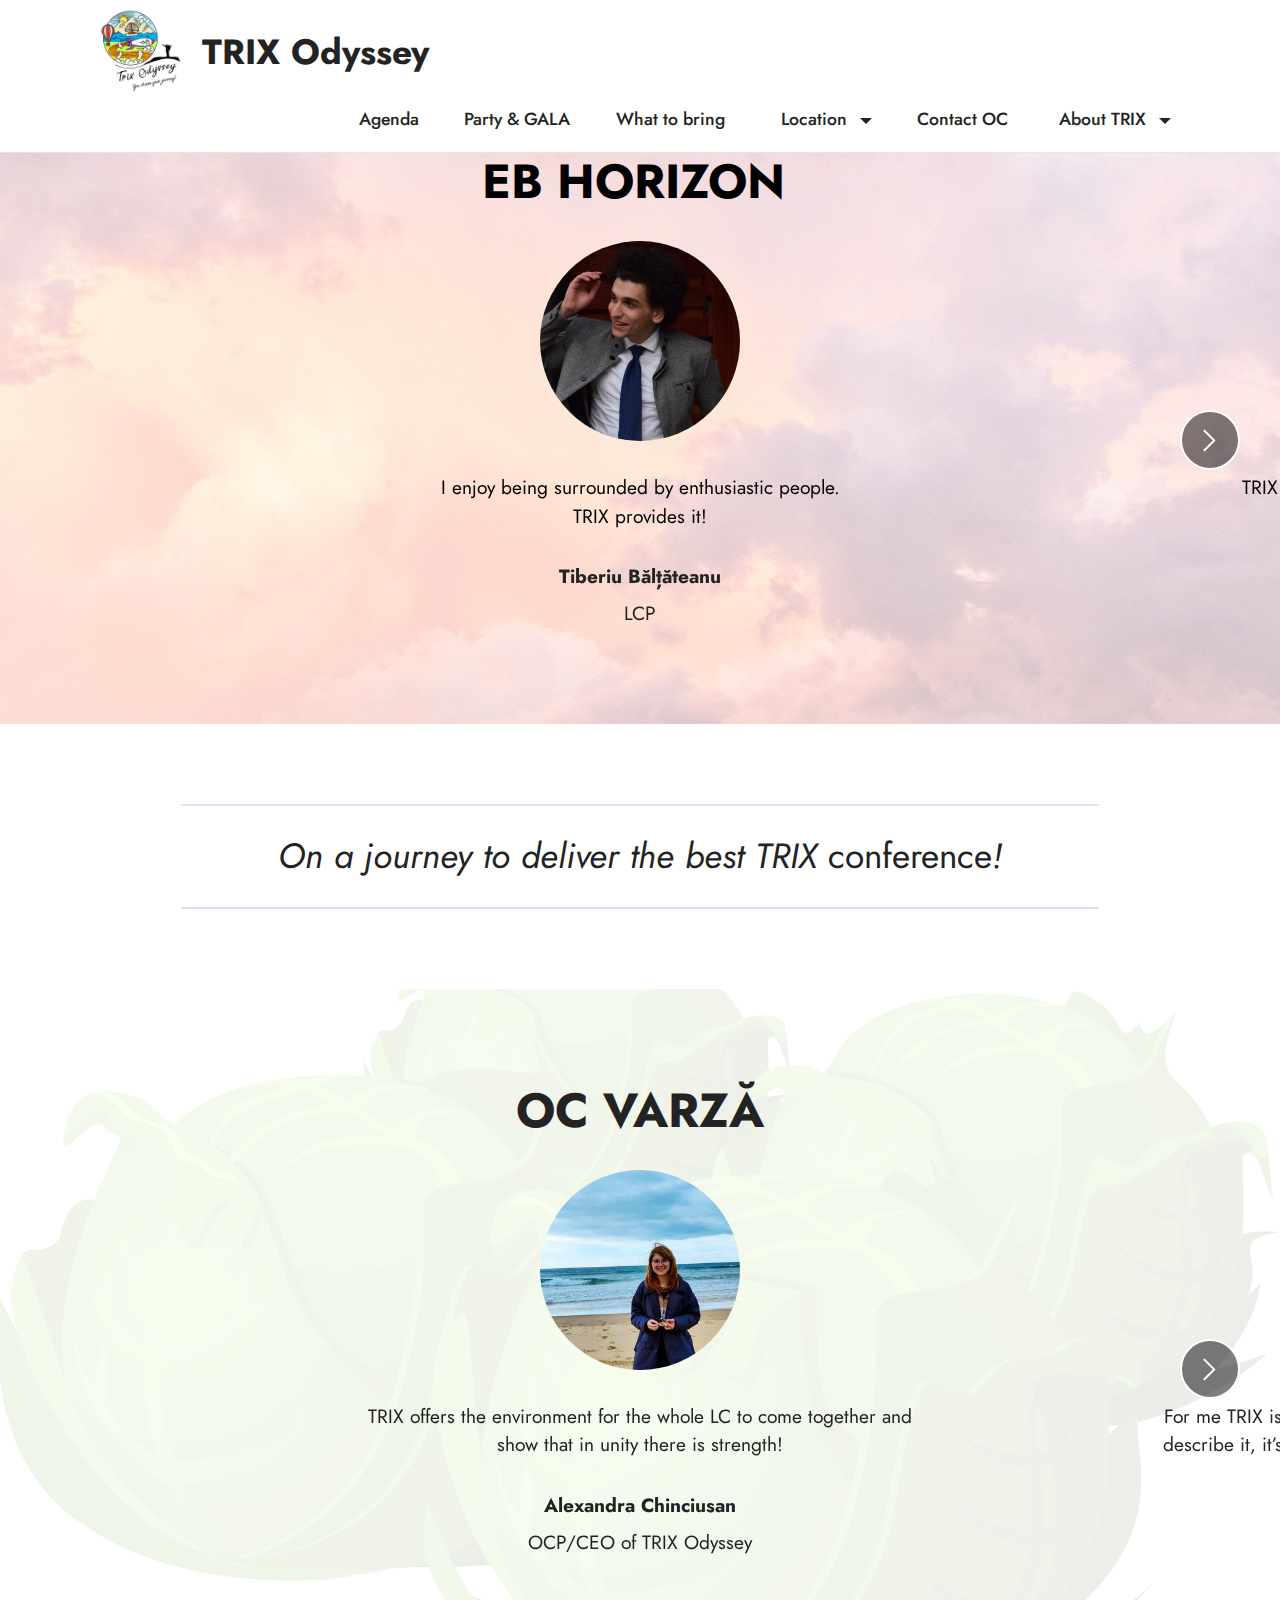
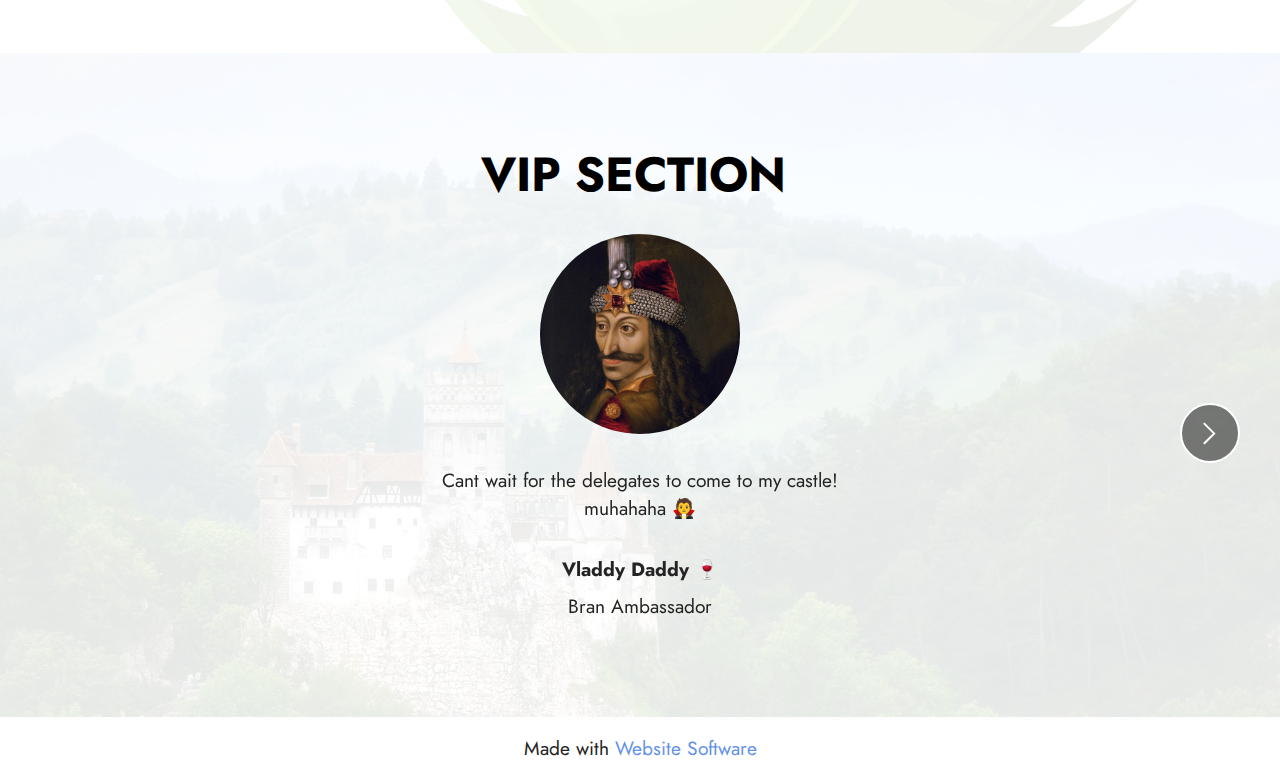
==== page1.html @ 5c71d8c9 "create github pages" ====
<!DOCTYPE html>
<html  >
<head>
  <!-- Site made with Mobirise Website Builder v5.6.5, https://mobirise.com -->
  <meta charset="UTF-8">
  <meta http-equiv="X-UA-Compatible" content="IE=edge">
  <meta name="generator" content="Mobirise v5.6.5, mobirise.com">
  <meta name="twitter:card" content="summary_large_image"/>
  <meta name="twitter:image:src" content="">
  <meta property="og:image" content="">
  <meta name="twitter:title" content="CT Team">
  <meta name="viewport" content="width=device-width, initial-scale=1, minimum-scale=1">
  <link rel="shortcut icon" href="assets/images/logo-trix-bun-121x101.png" type="image/x-icon">
  <meta name="description" content="">
  
  
  <title>CT Team</title>
  <link rel="stylesheet" href="assets/web/assets/mobirise-icons2/mobirise2.css">
  <link rel="stylesheet" href="assets/bootstrap/css/bootstrap.min.css">
  <link rel="stylesheet" href="assets/bootstrap/css/bootstrap-grid.min.css">
  <link rel="stylesheet" href="assets/bootstrap/css/bootstrap-reboot.min.css">
  <link rel="stylesheet" href="assets/dropdown/css/style.css">
  <link rel="stylesheet" href="assets/socicon/css/styles.css">
  <link rel="stylesheet" href="assets/theme/css/style.css">
  <link rel="preload" href="https://fonts.googleapis.com/css?family=Jost:100,200,300,400,500,600,700,800,900,100i,200i,300i,400i,500i,600i,700i,800i,900i&display=swap" as="style" onload="this.onload=null;this.rel='stylesheet'">
  <noscript><link rel="stylesheet" href="https://fonts.googleapis.com/css?family=Jost:100,200,300,400,500,600,700,800,900,100i,200i,300i,400i,500i,600i,700i,800i,900i&display=swap"></noscript>
  <link rel="preload" as="style" href="assets/mobirise/css/mbr-additional.css"><link rel="stylesheet" href="assets/mobirise/css/mbr-additional.css" type="text/css">
  
  
  
  
</head>
<body>
  
  <section data-bs-version="5.1" class="menu cid-s48OLK6784" once="menu" id="menu1-q">
    
    <nav class="navbar navbar-dropdown navbar-fixed-top navbar-expand-lg">
        <div class="container">
            <div class="navbar-brand">
                <span class="navbar-logo">
                    <a href="index.html">
                        <img src="assets/images/logo-trix-bun-121x101.png" alt="Mobirise Website Builder" style="height: 5.4rem;">
                    </a>
                </span>
                <span class="navbar-caption-wrap"><a class="navbar-caption text-black text-primary display-5" href="index.html">TRIX Odyssey</a></span>
            </div>
            <button class="navbar-toggler" type="button" data-toggle="collapse" data-bs-toggle="collapse" data-target="#navbarSupportedContent" data-bs-target="#navbarSupportedContent" aria-controls="navbarNavAltMarkup" aria-expanded="false" aria-label="Toggle navigation">
                <div class="hamburger">
                    <span></span>
                    <span></span>
                    <span></span>
                    <span></span>
                </div>
            </button>
            <div class="collapse navbar-collapse" id="navbarSupportedContent">
                <ul class="navbar-nav nav-dropdown nav-right" data-app-modern-menu="true"><li class="nav-item"><a class="nav-link link text-black text-primary display-4" href="page8.html">Agenda</a></li><li class="nav-item"><a class="nav-link link text-black text-primary show display-4" href="page2.html" aria-expanded="false">Party &amp; GALA</a></li><li class="nav-item"><a class="nav-link link text-black text-primary display-4" href="page9.html">What to bring&nbsp;&nbsp;<br></a></li>
                    <li class="nav-item dropdown"><a class="nav-link link text-black text-primary dropdown-toggle show display-4" href="page5.html" data-toggle="dropdown-submenu" data-bs-toggle="dropdown" data-bs-auto-close="outside" aria-expanded="false">Location&nbsp;</a><div class="dropdown-menu show" aria-labelledby="dropdown-876" data-bs-popper="none"><a class="text-black text-primary dropdown-item display-4" href="page5.html">Venue</a><a class="text-black text-primary dropdown-item display-4" href="page4.html">Transportation Plan</a></div></li><li class="nav-item"><a class="nav-link link text-black text-primary display-4" href="page7.html">Contact OC&nbsp;</a></li><li class="nav-item dropdown"><a class="nav-link link text-black text-primary dropdown-toggle display-4" href="page5.html" data-toggle="dropdown-submenu" data-bs-toggle="dropdown" data-bs-auto-close="outside" aria-expanded="false">About TRIX&nbsp;</a><div class="dropdown-menu" aria-labelledby="dropdown-767"><a class="text-black text-primary dropdown-item display-4" href="page6.html">History of TRIX&nbsp;</a><a class="text-black text-primary dropdown-item display-4" href="page1.html">Conference Team 2022<br></a></div></li></ul>
                
                
            </div>
        </div>
    </nav>

</section>

<section data-bs-version="5.1" class="people5 mbr-embla cid-t3lZsGxd8w" id="people5-z">

    

    <div class="mbr-overlay" style="opacity: 0.6; background-color: rgb(255, 255, 255);">
    </div>

    <div class="position-relative text-center">
        <h3 class="mb-4 mbr-fonts-style display-2"><strong>EB HORIZON&nbsp;</strong></h3>

        <div class="embla" data-skip-snaps="true" data-align="center" data-auto-play-interval="5" data-draggable="true">
            <div class="embla__viewport container-fluid">
                <div class="embla__container">
                    <div class="embla__slide slider-image item active" style="margin-left: 7rem; margin-right: 7rem;">
                        <div class="user">
                            <div class="user_image">
                                <div class="item-wrapper position-relative">
                                    <img src="assets/images/30051887-1955383427836588-3703112751643682661-o-1-600x900.jpeg" alt="Mobirise Website Builder" data-slide-to="0" data-bs-slide-to="0">
                                </div>
                            </div>
                            <div class="user_text mb-4">
                                <p class="mbr-fonts-style display-7">I enjoy being surrounded by enthusiastic people. <br>TRIX provides it!</p>
                            </div>
                            <div class="user_name mbr-fonts-style mb-2 display-7"><strong>Tiberiu Bălțăteanu</strong><br></div>
                            <div class="user_desk mbr-fonts-style display-7">LCP</div>
                        </div>
                    </div><div class="embla__slide slider-image item" style="margin-left: 7rem; margin-right: 7rem;">
                        <div class="user">
                            <div class="user_image">
                                <div class="item-wrapper position-relative">
                                    <img src="assets/images/253298372-4782472878464251-8308393770162755592-n-600x600.jpg" alt="Mobirise Website Builder" data-slide-to="1" data-bs-slide-to="1">
                                </div>
                            </div>
                            <div class="user_text mb-4">
                                <p class="mbr-fonts-style display-7">TRIX is the place where we can all be together!</p>
                            </div>
                            <div class="user_name mbr-fonts-style mb-2 display-7"><strong>Iulia Luca</strong></div>
                            <div class="user_desk mbr-fonts-style display-7">VP TM<br>Agenda Manager TRIX&nbsp;</div>
                        </div>
                    </div>
                    <div class="embla__slide slider-image item" style="margin-left: 7rem; margin-right: 7rem;">
                        <div class="user">
                            <div class="user_image">
                                <div class="item-wrapper position-relative">
                                    <img src="assets/images/27907930-983922358451262-5575563638734413865-o-600x600.jpg" alt="Mobirise Website Builder" data-slide-to="2" data-bs-slide-to="2">
                                </div>
                            </div>
                            <div class="user_text mb-4">
                                <p class="mbr-fonts-style display-7">
                                    I like food. Also, to learn exciting things. <br>And conference have both!</p>
                            </div>
                            <div class="user_name mbr-fonts-style mb-2 display-7"><strong>Sergiu Ursa</strong></div>
                            <div class="user_desk mbr-fonts-style display-7">VP F&amp;L</div>
                        </div>
                    </div>
                    <div class="embla__slide slider-image item" style="margin-left: 7rem; margin-right: 7rem;">
                        <div class="user">
                            <div class="user_image">
                                <div class="item-wrapper position-relative">
                                    <img src="assets/images/adi-600x604.jpg" alt="Mobirise Website Builder" data-slide-to="3" data-bs-slide-to="3">
                                </div>
                            </div>
                            <div class="user_text mb-4">
                                <p class="mbr-fonts-style display-7">Aim for the moon and you'll land among the stars. Always dream big, and always keep going to TRIX!</p>
                            </div>
                            <div class="user_name mbr-fonts-style mb-2 display-7"><strong>Adrian Ardelean&nbsp;</strong></div>
                            <div class="user_desk mbr-fonts-style display-7">VP Marketing</div>
                        </div>
                    </div><div class="embla__slide slider-image item" style="margin-left: 7rem; margin-right: 7rem;">
                        <div class="user">
                            <div class="user_image">
                                <div class="item-wrapper position-relative">
                                    <img src="assets/images/capture-600x600.jpg" alt="Mobirise Website Builder" data-slide-to="4" data-bs-slide-to="4">
                                </div>
                            </div>
                            <div class="user_text mb-4">
                                <p class="mbr-fonts-style display-7">TRIX is the moment, the experience and the opportunity for a lot of things in AIESEC.</p>
                            </div>
                            <div class="user_name mbr-fonts-style mb-2 display-7"><strong>Ana-Maria Ciosu&nbsp;</strong></div>
                            <div class="user_desk mbr-fonts-style display-7">VP EwA</div>
                        </div>
                    </div><div class="embla__slide slider-image item" style="margin-left: 7rem; margin-right: 7rem;">
                        <div class="user">
                            <div class="user_image">
                                <div class="item-wrapper position-relative">
                                    <img src="assets/images/ioana-600x603.jpg" alt="Mobirise Website Builder" data-slide-to="5" data-bs-slide-to="5">
                                </div>
                            </div>
                            <div class="user_text mb-4">
                                <p class="mbr-fonts-style display-7">At TRIX you will get the opportunity to meet your future role models.</p>
                            </div>
                            <div class="user_name mbr-fonts-style mb-2 display-7"><strong>Ioana Dragos&nbsp;&nbsp;</strong></div>
                            <div class="user_desk mbr-fonts-style display-7">VP oGV</div>
                        </div>
                    </div><div class="embla__slide slider-image item" style="margin-left: 7rem; margin-right: 7rem;">
                        <div class="user">
                            <div class="user_image">
                                <div class="item-wrapper position-relative">
                                    <img src="assets/images/244426442-4393909047360877-640371276037461937-n-320x320.jpg" alt="Mobirise Website Builder" data-slide-to="6" data-bs-slide-to="6">
                                </div>
                            </div>
                            <div class="user_text mb-4">
                                <p class="mbr-fonts-style display-7">TRIX is the moment when all of the things fell into place.</p>
                            </div>
                            <div class="user_name mbr-fonts-style mb-2 display-7"><strong>Miruna Turcu&nbsp;&nbsp;</strong></div>
                            <div class="user_desk mbr-fonts-style display-7">VP oGT</div>
                        </div>
                    </div><div class="embla__slide slider-image item" style="margin-left: 7rem; margin-right: 7rem;">
                        <div class="user">
                            <div class="user_image">
                                <div class="item-wrapper position-relative">
                                    <img src="assets/images/69826792-2591316010944808-1990868623329067008-n-320x321.jpg" alt="Mobirise Website Builder" data-slide-to="7" data-bs-slide-to="7">
                                </div>
                            </div>
                            <div class="user_text mb-4">
                                <p class="mbr-fonts-style display-7">TRIX for me means strengthening my relationship with my LC.&nbsp;</p>
                            </div>
                            <div class="user_name mbr-fonts-style mb-2 display-7"><strong>Ștefania Melinte&nbsp;</strong></div>
                            <div class="user_desk mbr-fonts-style display-7">VP iGV</div>
                        </div>
                    </div><div class="embla__slide slider-image item" style="margin-left: 7rem; margin-right: 7rem;">
                        <div class="user">
                            <div class="user_image">
                                <div class="item-wrapper position-relative">
                                    <img src="assets/images/117222261-1705488079601601-3257333337693205518-n-320x320.jpg" alt="Mobirise Website Builder" data-slide-to="8" data-bs-slide-to="8">
                                </div>
                            </div>
                            <div class="user_text mb-4">
                                <p class="mbr-fonts-style display-7">TRIX is the place where truly and for the first time AIESEC feels like family.</p>
                            </div>
                            <div class="user_name mbr-fonts-style mb-2 display-7"><strong>Diana Ieremie&nbsp;</strong></div>
                            <div class="user_desk mbr-fonts-style display-7">VP iGT</div>
                        </div>
                    </div>
                </div>
            </div>
            <button class="embla__button embla__button--prev">
                <span class="mobi-mbri mobi-mbri-arrow-prev mbr-iconfont" aria-hidden="true"></span>
                <span class="sr-only visually-hidden visually-hidden">Previous</span>
            </button>
            <button class="embla__button embla__button--next">
                <span class="mobi-mbri mobi-mbri-arrow-next mbr-iconfont" aria-hidden="true"></span>
                <span class="sr-only visually-hidden visually-hidden">Next</span>
            </button>
        </div>
    </div>
</section>

<section data-bs-version="5.1" class="content6 cid-t3m97MqsHk" id="content6-11">
    
    <div class="container">
        <div class="row justify-content-center">
            <div class="col-md-12 col-lg-10">
                <hr class="line">
                <p class="mbr-text align-center mbr-fonts-style my-4 display-5"><em>On a journey to deliver the best TRIX&nbsp;</em>conference<em>!</em></p>
                <hr class="line">
            </div>
        </div>
    </div>
</section>

<section data-bs-version="5.1" class="people5 mbr-embla cid-t3m7mqHBgF" id="people5-10">

    

    <div class="mbr-overlay" style="opacity: 0.9; background-color: rgb(255, 255, 255);">
    </div>

    <div class="position-relative text-center">
        <h3 class="mb-4 mbr-fonts-style display-2"><strong>OC VARZĂ</strong></h3>

        <div class="embla" data-skip-snaps="true" data-align="center" data-auto-play-interval="5" data-draggable="true">
            <div class="embla__viewport container-fluid">
                <div class="embla__container">
                    <div class="embla__slide slider-image item" style="margin-left: 7rem; margin-right: 7rem;">
                        <div class="user">
                            <div class="user_image">
                                <div class="item-wrapper position-relative">
                                    <img src="assets/images/274216716-4867967693258231-1016848969705282631-n-320x320.jpg" alt="Mobirise Website Builder" data-slide-to="0" data-bs-slide-to="0">
                                </div>
                            </div>
                            <div class="user_text mb-4">
                                <p class="mbr-fonts-style display-7">TRIX offers the environment for the whole LC to come together and show that in unity there is strength!</p>
                            </div>
                            <div class="user_name mbr-fonts-style mb-2 display-7"><strong>Alexandra Chinciusan</strong></div>
                            <div class="user_desk mbr-fonts-style display-7">OCP/CEO of TRIX Odyssey</div>
                        </div>
                    </div>
                    <div class="embla__slide slider-image item" style="margin-left: 7rem; margin-right: 7rem;">
                        <div class="user">
                            <div class="user_image">
                                <div class="item-wrapper position-relative">
                                    <img src="assets/images/67560066-2883137208422885-1521649639583907840-n-600x900.jpg" alt="Mobirise Website Builder" data-slide-to="1" data-bs-slide-to="1">
                                </div>
                            </div>
                            <div class="user_text mb-4">
                                <p class="mbr-fonts-style display-7">
                                    For me TRIX is a very special event, I don’t have a specific word to describe it, it’s more like a feeling, that feeling that you are home.&nbsp;</p>
                            </div>
                            <div class="user_name mbr-fonts-style mb-2 display-7"><strong>Paul Buciuman</strong></div>
                            <div class="user_desk mbr-fonts-style display-7">OC F&amp;L</div>
                        </div>
                    </div>
                    <div class="embla__slide slider-image item" style="margin-left: 7rem; margin-right: 7rem;">
                        <div class="user">
                            <div class="user_image">
                                <div class="item-wrapper position-relative">
                                    <img src="assets/images/capture-409x398.jpg" alt="Mobirise Website Builder" data-slide-to="2" data-bs-slide-to="2">
                                </div>
                            </div>
                            <div class="user_text mb-4">
                                <p class="mbr-fonts-style display-7">Energy, people, connections, bounding, emotions and FOAIE VERDE. This is what TRIX means!</p>
                            </div>
                            <div class="user_name mbr-fonts-style mb-2 display-7"><strong>Cătălin Șerban</strong></div>
                            <div class="user_desk mbr-fonts-style display-7">OC Marketing</div>
                        </div>
                    </div><div class="embla__slide slider-image item" style="margin-left: 7rem; margin-right: 7rem;">
                        <div class="user">
                            <div class="user_image">
                                <div class="item-wrapper position-relative">
                                    <img src="assets/images/274377899-3172923226311066-816170586844896279-n-600x450.jpg" alt="Mobirise Website Builder" data-slide-to="3" data-bs-slide-to="3">
                                </div>
                            </div>
                            <div class="user_text mb-4">
                                <p class="mbr-fonts-style display-7">TRIX means emotions!</p>
                            </div>
                            <div class="user_name mbr-fonts-style mb-2 display-7"><strong>Carmelina Lungu</strong></div>
                            <div class="user_desk mbr-fonts-style display-7">OC Sales</div>
                        </div>
                    </div><div class="embla__slide slider-image item" style="margin-left: 7rem; margin-right: 7rem;">
                        <div class="user">
                            <div class="user_image">
                                <div class="item-wrapper position-relative">
                                    <img src="assets/images/278598798-4946740262048238-6956596610778970922-n-600x602.jpg" alt="Mobirise Website Builder" data-slide-to="4" data-bs-slide-to="4">
                                </div>
                            </div>
                            <div class="user_text mb-4">
                                <p class="mbr-fonts-style display-7">TRIX is the place where you can dare to connect with the whole LC and grow day by day.&nbsp;</p>
                            </div>
                            <div class="user_name mbr-fonts-style mb-2 display-7"><strong>Roxana Cîrcu</strong></div>
                            <div class="user_desk mbr-fonts-style display-7">OC Reception &amp; DXP</div>
                        </div>
                    </div><div class="embla__slide slider-image item" style="margin-left: 7rem; margin-right: 7rem;">
                        <div class="user">
                            <div class="user_image">
                                <div class="item-wrapper position-relative">
                                    <img src="assets/images/67633907-1262701120556602-3765146005880700928-n-600x608.jpg" alt="Mobirise Website Builder" data-slide-to="5" data-bs-slide-to="5">
                                </div>
                            </div>
                            <div class="user_text mb-4">
                                <p class="mbr-fonts-style display-7">TRIX is about courage and finding your voice.&nbsp;</p>
                            </div>
                            <div class="user_name mbr-fonts-style mb-2 display-7"><strong>Bianca Ciurea</strong></div>
                            <div class="user_desk mbr-fonts-style display-7">OC Sales</div>
                        </div>
                    </div><div class="embla__slide slider-image item" style="margin-left: 7rem; margin-right: 7rem;">
                        <div class="user">
                            <div class="user_image">
                                <div class="item-wrapper position-relative">
                                    <img src="assets/images/279376165-3200674863535462-1354320921984184066-n-600x600.jpg" alt="Mobirise Website Builder" data-slide-to="6" data-bs-slide-to="6">
                                </div>
                            </div>
                            <div class="user_text mb-4">
                                <p class="mbr-fonts-style display-7">TRIX is not just a conference, its a lifechanging experience that can motivate you through your journey!&nbsp;</p>
                            </div>
                            <div class="user_name mbr-fonts-style mb-2 display-7"><strong>Alexandra Mânzat</strong></div>
                            <div class="user_desk mbr-fonts-style display-7">OC Reception &amp; DXP</div>
                        </div>
                    </div>
                </div>
            </div>
            <button class="embla__button embla__button--prev">
                <span class="mobi-mbri mobi-mbri-arrow-prev mbr-iconfont" aria-hidden="true"></span>
                <span class="sr-only visually-hidden visually-hidden">Previous</span>
            </button>
            <button class="embla__button embla__button--next">
                <span class="mobi-mbri mobi-mbri-arrow-next mbr-iconfont" aria-hidden="true"></span>
                <span class="sr-only visually-hidden visually-hidden">Next</span>
            </button>
        </div>
    </div>
</section>

<section data-bs-version="5.1" class="people5 mbr-embla cid-t4wzXiD0yV" id="people5-24">

    

    <div class="mbr-overlay" style="opacity: 0.9; background-color: rgb(255, 255, 255);">
    </div>

    <div class="position-relative text-center">
        <h3 class="mb-4 mbr-fonts-style display-2"><strong>VIP SECTION&nbsp;</strong></h3>

        <div class="embla" data-skip-snaps="true" data-align="center" data-auto-play-interval="5" data-draggable="true">
            <div class="embla__viewport container-fluid">
                <div class="embla__container">
                    <div class="embla__slide slider-image item" style="margin-left: 7rem; margin-right: 7rem;">
                        <div class="user">
                            <div class="user_image">
                                <div class="item-wrapper position-relative">
                                    <img src="assets/images/vlad-tepes-2-600x727.jpg" alt="Mobirise Website Builder">
                                </div>
                            </div>
                            <div class="user_text mb-4">
                                <p class="mbr-fonts-style display-7">Cant wait for the delegates to come to my castle!<br>muhahaha&nbsp;🧛<br></p>
                            </div>
                            <div class="user_name mbr-fonts-style mb-2 display-7"><strong>Vladdy Daddy 🍷</strong></div>
                            <div class="user_desk mbr-fonts-style display-7">Bran Ambassador</div>
                        </div>
                    </div>
                    <div class="embla__slide slider-image item" style="margin-left: 7rem; margin-right: 7rem;">
                        <div class="user">
                            <div class="user_image">
                                <div class="item-wrapper position-relative">
                                    <img src="assets/images/mbr-600x351.jpg" alt="Mobirise Website Builder">
                                </div>
                            </div>
                            <div class="user_text mb-4">
                                <p class="mbr-fonts-style display-7">Vlad</p>
                            </div>
                            <div class="user_name mbr-fonts-style mb-2 display-7"><strong>🪑</strong></div>
                            <div class="user_desk mbr-fonts-style display-7">TRIX 2022 Chair</div>
                        </div>
                    </div>
                    
                </div>
            </div>
            <button class="embla__button embla__button--prev">
                <span class="mobi-mbri mobi-mbri-arrow-prev mbr-iconfont" aria-hidden="true"></span>
                <span class="sr-only visually-hidden visually-hidden">Previous</span>
            </button>
            <button class="embla__button embla__button--next">
                <span class="mobi-mbri mobi-mbri-arrow-next mbr-iconfont" aria-hidden="true"></span>
                <span class="sr-only visually-hidden visually-hidden">Next</span>
            </button>
        </div>
    </div>
</section><section class="display-7" style="padding: 0;align-items: center;justify-content: center;flex-wrap: wrap;    align-content: center;display: flex;position: relative;height: 4rem;"><a href="https://mobiri.se/2749935" style="flex: 1 1;height: 4rem;position: absolute;width: 100%;z-index: 1;"><img alt="" style="height: 4rem;" src="[data-uri]"></a><p style="margin: 0;text-align: center;" class="display-7">Made with &#8204;</p><a style="z-index:1" href="https://mobirise.com"> Website  Software</a></section><script src="assets/bootstrap/js/bootstrap.bundle.min.js"></script>  <script src="assets/smoothscroll/smooth-scroll.js"></script>  <script src="assets/ytplayer/index.js"></script>  <script src="assets/dropdown/js/navbar-dropdown.js"></script>  <script src="assets/embla/embla.min.js"></script>  <script src="assets/embla/script.js"></script>  <script src="assets/theme/js/script.js"></script>  
  
  
</body>
</html>
---- assets/web/assets/mobirise-icons2/mobirise2.css ----
@font-face {
  font-family: 'Moririse2';
  font-display: swap;
  src:  url('mobirise2.eot?f2bix4');
  src:  url('mobirise2.eot?f2bix4#iefix') format('embedded-opentype'),
    url('mobirise2.ttf?f2bix4') format('truetype'),
    url('mobirise2.woff?f2bix4') format('woff'),
    url('mobirise2.svg?f2bix4#mobirise2') format('svg');
  font-weight: normal;
  font-style: normal;
}

[class^="mobi-"], [class*=" mobi-"] {
  /* use !important to prevent issues with browser extensions that change fonts */
  font-family: 'Moririse2' !important;
  speak: none;
  font-style: normal;
  font-weight: normal;
  font-variant: normal;
  text-transform: none;
  line-height: 1;

  /* Better Font Rendering =========== */
  -webkit-font-smoothing: antialiased;
  -moz-osx-font-smoothing: grayscale;
}

.mobi-mbri-add-submenu:before {
  content: "\e900";
}
.mobi-mbri-alert:before {
  content: "\e901";
}
.mobi-mbri-align-center:before {
  content: "\e902";
}
.mobi-mbri-align-justify:before {
  content: "\e903";
}
.mobi-mbri-align-left:before {
  content: "\e904";
}
.mobi-mbri-align-right:before {
  content: "\e905";
}
.mobi-mbri-android:before {
  content: "\e906";
}
.mobi-mbri-apple:before {
  content: "\e907";
}
.mobi-mbri-arrow-down:before {
  content: "\e908";
}
.mobi-mbri-arrow-next:before {
  content: "\e909";
}
.mobi-mbri-arrow-prev:before {
  content: "\e90a";
}
.mobi-mbri-arrow-up:before {
  content: "\e90b";
}
.mobi-mbri-bold:before {
  content: "\e90c";
}
.mobi-mbri-bookmark:before {
  content: "\e90d";
}
.mobi-mbri-bootstrap:before {
  content: "\e90e";
}
.mobi-mbri-briefcase:before {
  content: "\e90f";
}
.mobi-mbri-browse:before {
  content: "\e910";
}
.mobi-mbri-bulleted-list:before {
  content: "\e911";
}
.mobi-mbri-calendar:before {
  content: "\e912";
}
.mobi-mbri-camera:before {
  content: "\e913";
}
.mobi-mbri-cart-add:before {
  content: "\e914";
}
.mobi-mbri-cart-full:before {
  content: "\e915";
}
.mobi-mbri-cash:before {
  content: "\e916";
}
.mobi-mbri-change-style:before {
  content: "\e917";
}
.mobi-mbri-chat:before {
  content: "\e918";
}
.mobi-mbri-clock:before {
  content: "\e919";
}
.mobi-mbri-close:before {
  content: "\e91a";
}
.mobi-mbri-cloud:before {
  content: "\e91b";
}
.mobi-mbri-code:before {
  content: "\e91c";
}
.mobi-mbri-contact-form:before {
  content: "\e91d";
}
.mobi-mbri-credit-card:before {
  content: "\e91e";
}
.mobi-mbri-cursor-click:before {
  content: "\e91f";
}
.mobi-mbri-cust-feedback:before {
  content: "\e920";
}
.mobi-mbri-database:before {
  content: "\e921";
}
.mobi-mbri-delivery:before {
  content: "\e922";
}
.mobi-mbri-desktop:before {
  content: "\e923";
}
.mobi-mbri-devices:before {
  content: "\e924";
}
.mobi-mbri-down:before {
  content: "\e925";
}
.mobi-mbri-download-2:before {
  content: "\e926";
}
.mobi-mbri-download:before {
  content: "\e927";
}
.mobi-mbri-drag-n-drop-2:before {
  content: "\e928";
}
.mobi-mbri-drag-n-drop:before {
  content: "\e929";
}
.mobi-mbri-edit-2:before {
  content: "\e92a";
}
.mobi-mbri-edit:before {
  content: "\e92b";
}
.mobi-mbri-error:before {
  content: "\e92c";
}
.mobi-mbri-extension:before {
  content: "\e92d";
}
.mobi-mbri-features:before {
  content: "\e92e";
}
.mobi-mbri-file:before {
  content: "\e92f";
}
.mobi-mbri-flag:before {
  content: "\e930";
}
.mobi-mbri-folder:before {
  content: "\e931";
}
.mobi-mbri-gift:before {
  content: "\e932";
}
.mobi-mbri-github:before {
  content: "\e933";
}
.mobi-mbri-globe-2:before {
  content: "\e934";
}
.mobi-mbri-globe:before {
  content: "\e935";
}
.mobi-mbri-growing-chart:before {
  content: "\e936";
}
.mobi-mbri-hearth:before {
  content: "\e937";
}
.mobi-mbri-help:before {
  content: "\e938";
}
.mobi-mbri-home:before {
  content: "\e939";
}
.mobi-mbri-hot-cup:before {
  content: "\e93a";
}
.mobi-mbri-idea:before {
  content: "\e93b";
}
.mobi-mbri-image-gallery:before {
  content: "\e93c";
}
.mobi-mbri-image-slider:before {
  content: "\e93d";
}
.mobi-mbri-info:before {
  content: "\e93e";
}
.mobi-mbri-italic:before {
  content: "\e93f";
}
.mobi-mbri-key:before {
  content: "\e940";
}
.mobi-mbri-laptop:before {
  content: "\e941";
}
.mobi-mbri-layers:before {
  content: "\e942";
}
.mobi-mbri-left-right:before {
  content: "\e943";
}
.mobi-mbri-left:before {
  content: "\e944";
}
.mobi-mbri-letter:before {
  content: "\e945";
}
.mobi-mbri-like:before {
  content: "\e946";
}
.mobi-mbri-link:before {
  content: "\e947";
}
.mobi-mbri-lock:before {
  content: "\e948";
}
.mobi-mbri-login:before {
  content: "\e949";
}
.mobi-mbri-logout:before {
  content: "\e94a";
}
.mobi-mbri-magic-stick:before {
  content: "\e94b";
}
.mobi-mbri-map-pin:before {
  content: "\e94c";
}
.mobi-mbri-menu:before {
  content: "\e94d";
}
.mobi-mbri-mobile-2:before {
  content: "\e94e";
}
.mobi-mbri-mobile-horizontal:before {
  content: "\e94f";
}
.mobi-mbri-mobile:before {
  content: "\e950";
}
.mobi-mbri-mobirise:before {
  content: "\e951";
}
.mobi-mbri-more-horizontal:before {
  content: "\e952";
}
.mobi-mbri-more-vertical:before {
  content: "\e953";
}
.mobi-mbri-music:before {
  content: "\e954";
}
.mobi-mbri-new-file:before {
  content: "\e955";
}
.mobi-mbri-numbered-list:before {
  content: "\e956";
}
.mobi-mbri-opened-folder:before {
  content: "\e957";
}
.mobi-mbri-pages:before {
  content: "\e958";
}
.mobi-mbri-paper-plane:before {
  content: "\e959";
}
.mobi-mbri-paperclip:before {
  content: "\e95a";
}
.mobi-mbri-phone:before {
  content: "\e95b";
}
.mobi-mbri-photo:before {
  content: "\e95c";
}
.mobi-mbri-photos:before {
  content: "\e95d";
}
.mobi-mbri-pin:before {
  content: "\e95e";
}
.mobi-mbri-play:before {
  content: "\e95f";
}
.mobi-mbri-plus:before {
  content: "\e960";
}
.mobi-mbri-preview:before {
  content: "\e961";
}
.mobi-mbri-print:before {
  content: "\e962";
}
.mobi-mbri-protect:before {
  content: "\e963";
}
.mobi-mbri-question:before {
  content: "\e964";
}
.mobi-mbri-quote-left:before {
  content: "\e965";
}
.mobi-mbri-quote-right:before {
  content: "\e966";
}
.mobi-mbri-redo:before {
  content: "\e967";
}
.mobi-mbri-refresh:before {
  content: "\e968";
}
.mobi-mbri-responsive-2:before {
  content: "\e969";
}
.mobi-mbri-responsive:before {
  content: "\e96a";
}
.mobi-mbri-right:before {
  content: "\e96b";
}
.mobi-mbri-rocket:before {
  content: "\e96c";
}
.mobi-mbri-sad-face:before {
  content: "\e96d";
}
.mobi-mbri-sale:before {
  content: "\e96e";
}
.mobi-mbri-save:before {
  content: "\e96f";
}
.mobi-mbri-search:before {
  content: "\e970";
}
.mobi-mbri-setting-2:before {
  content: "\e971";
}
.mobi-mbri-setting-3:before {
  content: "\e972";
}
.mobi-mbri-setting:before {
  content: "\e973";
}
.mobi-mbri-share:before {
  content: "\e974";
}
.mobi-mbri-shopping-bag:before {
  content: "\e975";
}
.mobi-mbri-shopping-basket:before {
  content: "\e976";
}
.mobi-mbri-shopping-cart:before {
  content: "\e977";
}
.mobi-mbri-sites:before {
  content: "\e978";
}
.mobi-mbri-smile-face:before {
  content: "\e979";
}
.mobi-mbri-speed:before {
  content: "\e97a";
}
.mobi-mbri-star:before {
  content: "\e97b";
}
.mobi-mbri-success:before {
  content: "\e97c";
}
.mobi-mbri-sun:before {
  content: "\e97d";
}
.mobi-mbri-sun2:before {
  content: "\e97e";
}
.mobi-mbri-tablet-vertical:before {
  content: "\e97f";
}
.mobi-mbri-tablet:before {
  content: "\e980";
}
.mobi-mbri-target:before {
  content: "\e981";
}
.mobi-mbri-timer:before {
  content: "\e982";
}
.mobi-mbri-to-ftp:before {
  content: "\e983";
}
.mobi-mbri-to-local-drive:before {
  content: "\e984";
}
.mobi-mbri-touch-swipe:before {
  content: "\e985";
}
.mobi-mbri-touch:before {
  content: "\e986";
}
.mobi-mbri-trash:before {
  content: "\e987";
}
.mobi-mbri-underline:before {
  content: "\e988";
}
.mobi-mbri-undo:before {
  content: "\e989";
}
.mobi-mbri-unlink:before {
  content: "\e98a";
}
.mobi-mbri-unlock:before {
  content: "\e98b";
}
.mobi-mbri-up-down:before {
  content: "\e98c";
}
.mobi-mbri-up:before {
  content: "\e98d";
}
.mobi-mbri-update:before {
  content: "\e98e";
}
.mobi-mbri-upload-2:before {
  content: "\e98f";
}
.mobi-mbri-upload:before {
  content: "\e990";
}
.mobi-mbri-user-2:before {
  content: "\e991";
}
.mobi-mbri-user:before {
  content: "\e992";
}
.mobi-mbri-users:before {
  content: "\e993";
}
.mobi-mbri-video-play:before {
  content: "\e994";
}
.mobi-mbri-video:before {
  content: "\e995";
}
.mobi-mbri-watch:before {
  content: "\e996";
}
.mobi-mbri-website-theme-2:before {
  content: "\e997";
}
.mobi-mbri-website-theme:before {
  content: "\e998";
}
.mobi-mbri-wifi:before {
  content: "\e999";
}
.mobi-mbri-windows:before {
  content: "\e99a";
}
.mobi-mbri-zoom-in:before {
  content: "\e99b";
}
.mobi-mbri-zoom-out:before {
  content: "\e99c";
}
---- assets/dropdown/css/style.css ----
.navbar-dropdown {
  left: 0;
  padding: 0;
  position: absolute;
  right: 0;
  top: 0;
  transition: all 0.45s ease;
  z-index: 1030;
  background: #282828; }
  .navbar-dropdown .navbar-logo {
    margin-right: 0.8rem;
    transition: margin 0.3s ease-in-out;
    vertical-align: middle; }
    .navbar-dropdown .navbar-logo img {
      height: 3.125rem;
      transition: all 0.3s ease-in-out; }
    .navbar-dropdown .navbar-logo.mbr-iconfont {
      font-size: 3.125rem;
      line-height: 3.125rem; }
  .navbar-dropdown .navbar-caption {
    font-weight: 700;
    white-space: normal;
    vertical-align: -4px;
    line-height: 3.125rem !important; }
    .navbar-dropdown .navbar-caption, .navbar-dropdown .navbar-caption:hover {
      color: inherit;
      text-decoration: none; }
  .navbar-dropdown .mbr-iconfont + .navbar-caption {
    vertical-align: -1px; }
  .navbar-dropdown.navbar-fixed-top {
    position: fixed; }
  .navbar-dropdown .navbar-brand span {
    vertical-align: -4px; }
  .navbar-dropdown.bg-color.transparent {
    background: none; }
  .navbar-dropdown.navbar-short .navbar-brand {
    padding: 0.625rem 0; }
    .navbar-dropdown.navbar-short .navbar-brand span {
      vertical-align: -1px; }
  .navbar-dropdown.navbar-short .navbar-caption {
    line-height: 2.375rem !important;
    vertical-align: -2px; }
  .navbar-dropdown.navbar-short .navbar-logo {
    margin-right: 0.5rem; }
    .navbar-dropdown.navbar-short .navbar-logo img {
      height: 2.375rem; }
    .navbar-dropdown.navbar-short .navbar-logo.mbr-iconfont {
      font-size: 2.375rem;
      line-height: 2.375rem; }
  .navbar-dropdown.navbar-short .mbr-table-cell {
    height: 3.625rem; }
  .navbar-dropdown .navbar-close {
    left: 0.6875rem;
    position: fixed;
    top: 0.75rem;
    z-index: 1000; }
  .navbar-dropdown .hamburger-icon {
    content: "";
    display: inline-block;
    vertical-align: middle;
    width: 16px;
    -webkit-box-shadow: 0 -6px 0 1px #282828,0 0 0 1px #282828,0 6px 0 1px #282828;
    -moz-box-shadow: 0 -6px 0 1px #282828,0 0 0 1px #282828,0 6px 0 1px #282828;
    box-shadow: 0 -6px 0 1px #282828,0 0 0 1px #282828,0 6px 0 1px #282828; }

.dropdown-menu .dropdown-toggle[data-toggle="dropdown-submenu"]::after {
  border-bottom: 0.35em solid transparent;
  border-left: 0.35em solid;
  border-right: 0;
  border-top: 0.35em solid transparent;
  margin-left: 0.3rem; }

.dropdown-menu .dropdown-item:focus {
  outline: 0; }

.nav-dropdown {
  font-size: 0.75rem;
  font-weight: 500;
  height: auto !important; }
  .nav-dropdown .nav-btn {
    padding-left: 1rem; }
  .nav-dropdown .link {
    margin: .667em 1.667em;
    font-weight: 500;
    padding: 0;
    transition: color .2s ease-in-out; }
    .nav-dropdown .link.dropdown-toggle {
      margin-right: 2.583em; }
      .nav-dropdown .link.dropdown-toggle::after {
        margin-left: .25rem;
        border-top: 0.35em solid;
        border-right: 0.35em solid transparent;
        border-left: 0.35em solid transparent;
        border-bottom: 0; }
      .nav-dropdown .link.dropdown-toggle[aria-expanded="true"] {
        margin: 0;
        padding: 0.667em 3.263em  0.667em 1.667em; }
  .nav-dropdown .link::after,
  .nav-dropdown .dropdown-item::after {
    color: inherit; }
  .nav-dropdown .btn {
    font-size: 0.75rem;
    font-weight: 700;
    letter-spacing: 0;
    margin-bottom: 0;
    padding-left: 1.25rem;
    padding-right: 1.25rem; }
  .nav-dropdown .dropdown-menu {
    border-radius: 0;
    border: 0;
    left: 0;
    margin: 0;
    padding-bottom: 1.25rem;
    padding-top: 1.25rem;
    position: relative; }
  .nav-dropdown .dropdown-submenu {
    margin-left: 0.125rem;
    top: 0; }
  .nav-dropdown .dropdown-item {
    font-weight: 500;
    line-height: 2;
    padding: 0.3846em 4.615em 0.3846em 1.5385em;
    position: relative;
    transition: color .2s ease-in-out, background-color .2s ease-in-out; }
    .nav-dropdown .dropdown-item::after {
      margin-top: -0.3077em;
      position: absolute;
      right: 1.1538em;
      top: 50%; }
    .nav-dropdown .dropdown-item:focus, .nav-dropdown .dropdown-item:hover {
      background: none; }

@media (max-width: 767px) {
  .nav-dropdown.navbar-toggleable-sm {
    bottom: 0;
    display: none;
    left: 0;
    overflow-x: hidden;
    position: fixed;
    top: 0;
    transform: translateX(-100%);
    -ms-transform: translateX(-100%);
    -webkit-transform: translateX(-100%);
    width: 18.75rem;
    z-index: 999; } }
.nav-dropdown.navbar-toggleable-xl {
  bottom: 0;
  display: none;
  left: 0;
  overflow-x: hidden;
  position: fixed;
  top: 0;
  transform: translateX(-100%);
  -ms-transform: translateX(-100%);
  -webkit-transform: translateX(-100%);
  width: 18.75rem;
  z-index: 999; }

.nav-dropdown-sm {
  display: block !important;
  overflow-x: hidden;
  overflow: auto;
  padding-top: 3.875rem; }
  .nav-dropdown-sm::after {
    content: "";
    display: block;
    height: 3rem;
    width: 100%; }
  .nav-dropdown-sm.collapse.in ~ .navbar-close {
    display: block !important; }
  .nav-dropdown-sm.collapsing, .nav-dropdown-sm.collapse.in {
    transform: translateX(0);
    -ms-transform: translateX(0);
    -webkit-transform: translateX(0);
    transition: all 0.25s ease-out;
    -webkit-transition: all 0.25s ease-out;
    background: #282828; }
  .nav-dropdown-sm.collapsing[aria-expanded="false"] {
    transform: translateX(-100%);
    -ms-transform: translateX(-100%);
    -webkit-transform: translateX(-100%); }
  .nav-dropdown-sm .nav-item {
    display: block;
    margin-left: 0 !important;
    padding-left: 0; }
  .nav-dropdown-sm .link,
  .nav-dropdown-sm .dropdown-item {
    border-top: 1px dotted rgba(255, 255, 255, 0.1);
    font-size: 0.8125rem;
    line-height: 1.6;
    margin: 0 !important;
    padding: 0.875rem 2.4rem 0.875rem 1.5625rem !important;
    position: relative;
    white-space: normal; }
    .nav-dropdown-sm .link:focus, .nav-dropdown-sm .link:hover,
    .nav-dropdown-sm .dropdown-item:focus,
    .nav-dropdown-sm .dropdown-item:hover {
      background: rgba(0, 0, 0, 0.2) !important;
      color: #c0a375; }
  .nav-dropdown-sm .nav-btn {
    position: relative;
    padding: 1.5625rem 1.5625rem 0 1.5625rem; }
    .nav-dropdown-sm .nav-btn::before {
      border-top: 1px dotted rgba(255, 255, 255, 0.1);
      content: "";
      left: 0;
      position: absolute;
      top: 0;
      width: 100%; }
    .nav-dropdown-sm .nav-btn + .nav-btn {
      padding-top: 0.625rem; }
      .nav-dropdown-sm .nav-btn + .nav-btn::before {
        display: none; }
  .nav-dropdown-sm .btn {
    padding: 0.625rem 0; }
  .nav-dropdown-sm .dropdown-toggle[data-toggle="dropdown-submenu"]::after {
    margin-left: .25rem;
    border-top: 0.35em solid;
    border-right: 0.35em solid transparent;
    border-left: 0.35em solid transparent;
    border-bottom: 0; }
  .nav-dropdown-sm .dropdown-toggle[data-toggle="dropdown-submenu"][aria-expanded="true"]::after {
    border-top: 0;
    border-right: 0.35em solid transparent;
    border-left: 0.35em solid transparent;
    border-bottom: 0.35em solid; }
  .nav-dropdown-sm .dropdown-menu {
    margin: 0;
    padding: 0;
    position: relative;
    top: 0;
    left: 0;
    width: 100%;
    border: 0;
    float: none;
    border-radius: 0;
    background: none; }
  .nav-dropdown-sm .dropdown-submenu {
    left: 100%;
    margin-left: 0.125rem;
    margin-top: -1.25rem;
    top: 0; }

.navbar-toggleable-sm .nav-dropdown .dropdown-menu {
  position: absolute; }

.navbar-toggleable-sm .nav-dropdown .dropdown-submenu {
  left: 100%;
  margin-left: 0.125rem;
  margin-top: -1.25rem;
  top: 0; }

.navbar-toggleable-sm.opened .nav-dropdown .dropdown-menu {
  position: relative; }

.navbar-toggleable-sm.opened .nav-dropdown .dropdown-submenu {
  left: 0;
  margin-left: 00rem;
  margin-top: 0rem;
  top: 0; }

.is-builder .nav-dropdown.collapsing {
  transition: none !important; }
---- assets/socicon/css/styles.css ----
@charset "UTF-8";

@font-face {
  font-family: 'Socicon';
  src:  url('../fonts/socicon.eot');
  src:  url('../fonts/socicon.eot?#iefix') format('embedded-opentype'),
    url('../fonts/socicon.woff2') format('woff2'),
    url('../fonts/socicon.ttf') format('truetype'),
    url('../fonts/socicon.woff') format('woff'),
    url('../fonts/socicon.svg#socicon') format('svg');
  font-weight: normal;
  font-style: normal;
  font-display: swap;
}

[data-icon]:before {
  font-family: "socicon" !important;
  content: attr(data-icon);
  font-style: normal !important;
  font-weight: normal !important;
  font-variant: normal !important;
  text-transform: none !important;
  speak: none;
  line-height: 1;
  -webkit-font-smoothing: antialiased;
  -moz-osx-font-smoothing: grayscale;
}

[class^="socicon-"], [class*=" socicon-"] {
  /* use !important to prevent issues with browser extensions that change fonts */
  font-family: 'Socicon' !important;
  speak: none;
  font-style: normal;
  font-weight: normal;
  font-variant: normal;
  text-transform: none;
  line-height: 1;

  /* Better Font Rendering =========== */
  -webkit-font-smoothing: antialiased;
  -moz-osx-font-smoothing: grayscale;
}

.socicon-eitaa:before {
  content: "\e97c";
}
.socicon-soroush:before {
  content: "\e97d";
}
.socicon-bale:before {
  content: "\e97e";
}
.socicon-zazzle:before {
  content: "\e97b";
}
.socicon-society6:before {
  content: "\e97a";
}
.socicon-redbubble:before {
  content: "\e979";
}
.socicon-avvo:before {
  content: "\e978";
}
.socicon-stitcher:before {
  content: "\e977";
}
.socicon-googlehangouts:before {
  content: "\e974";
}
.socicon-dlive:before {
  content: "\e975";
}
.socicon-vsco:before {
  content: "\e976";
}
.socicon-flipboard:before {
  content: "\e973";
}
.socicon-ubuntu:before {
  content: "\e958";
}
.socicon-artstation:before {
  content: "\e959";
}
.socicon-invision:before {
  content: "\e95a";
}
.socicon-torial:before {
  content: "\e95b";
}
.socicon-collectorz:before {
  content: "\e95c";
}
.socicon-seenthis:before {
  content: "\e95d";
}
.socicon-googleplaymusic:before {
  content: "\e95e";
}
.socicon-debian:before {
  content: "\e95f";
}
.socicon-filmfreeway:before {
  content: "\e960";
}
.socicon-gnome:before {
  content: "\e961";
}
.socicon-itchio:before {
  content: "\e962";
}
.socicon-jamendo:before {
  content: "\e963";
}
.socicon-mix:before {
  content: "\e964";
}
.socicon-sharepoint:before {
  content: "\e965";
}
.socicon-tinder:before {
  content: "\e966";
}
.socicon-windguru:before {
  content: "\e967";
}
.socicon-cdbaby:before {
  content: "\e968";
}
.socicon-elementaryos:before {
  content: "\e969";
}
.socicon-stage32:before {
  content: "\e96a";
}
.socicon-tiktok:before {
  content: "\e96b";
}
.socicon-gitter:before {
  content: "\e96c";
}
.socicon-letterboxd:before {
  content: "\e96d";
}
.socicon-threema:before {
  content: "\e96e";
}
.socicon-splice:before {
  content: "\e96f";
}
.socicon-metapop:before {
  content: "\e970";
}
.socicon-naver:before {
  content: "\e971";
}
.socicon-remote:before {
  content: "\e972";
}
.socicon-internet:before {
  content: "\e957";
}
.socicon-moddb:before {
  content: "\e94b";
}
.socicon-indiedb:before {
  content: "\e94c";
}
.socicon-traxsource:before {
  content: "\e94d";
}
.socicon-gamefor:before {
  content: "\e94e";
}
.socicon-pixiv:before {
  content: "\e94f";
}
.socicon-myanimelist:before {
  content: "\e950";
}
.socicon-blackberry:before {
  content: "\e951";
}
.socicon-wickr:before {
  content: "\e952";
}
.socicon-spip:before {
  content: "\e953";
}
.socicon-napster:before {
  content: "\e954";
}
.socicon-beatport:before {
  content: "\e955";
}
.socicon-hackerone:before {
  content: "\e956";
}
.socicon-hackernews:before {
  content: "\e946";
}
.socicon-smashwords:before {
  content: "\e947";
}
.socicon-kobo:before {
  content: "\e948";
}
.socicon-bookbub:before {
  content: "\e949";
}
.socicon-mailru:before {
  content: "\e94a";
}
.socicon-gitlab:before {
  content: "\e945";
}
.socicon-instructables:before {
  content: "\e944";
}
.socicon-portfolio:before {
  content: "\e943";
}
.socicon-codered:before {
  content: "\e940";
}
.socicon-origin:before {
  content: "\e941";
}
.socicon-nextdoor:before {
  content: "\e942";
}
.socicon-udemy:before {
  content: "\e93f";
}
.socicon-livemaster:before {
  content: "\e93e";
}
.socicon-crunchbase:before {
  content: "\e93b";
}
.socicon-homefy:before {
  content: "\e93c";
}
.socicon-calendly:before {
  content: "\e93d";
}
.socicon-realtor:before {
  content: "\e90f";
}
.socicon-tidal:before {
  content: "\e910";
}
.socicon-qobuz:before {
  content: "\e911";
}
.socicon-natgeo:before {
  content: "\e912";
}
.socicon-mastodon:before {
  content: "\e913";
}
.socicon-unsplash:before {
  content: "\e914";
}
.socicon-homeadvisor:before {
  content: "\e915";
}
.socicon-angieslist:before {
  content: "\e916";
}
.socicon-codepen:before {
  content: "\e917";
}
.socicon-slack:before {
  content: "\e918";
}
.socicon-openaigym:before {
  content: "\e919";
}
.socicon-logmein:before {
  content: "\e91a";
}
.socicon-fiverr:before {
  content: "\e91b";
}
.socicon-gotomeeting:before {
  content: "\e91c";
}
.socicon-aliexpress:before {
  content: "\e91d";
}
.socicon-guru:before {
  content: "\e91e";
}
.socicon-appstore:before {
  content: "\e91f";
}
.socicon-homes:before {
  content: "\e920";
}
.socicon-zoom:before {
  content: "\e921";
}
.socicon-alibaba:before {
  content: "\e922";
}
.socicon-craigslist:before {
  content: "\e923";
}
.socicon-wix:before {
  content: "\e924";
}
.socicon-redfin:before {
  content: "\e925";
}
.socicon-googlecalendar:before {
  content: "\e926";
}
.socicon-shopify:before {
  content: "\e927";
}
.socicon-freelancer:before {
  content: "\e928";
}
.socicon-seedrs:before {
  content: "\e929";
}
.socicon-bing:before {
  content: "\e92a";
}
.socicon-doodle:before {
  content: "\e92b";
}
.socicon-bonanza:before {
  content: "\e92c";
}
.socicon-squarespace:before {
  content: "\e92d";
}
.socicon-toptal:before {
  content: "\e92e";
}
.socicon-gust:before {
  content: "\e92f";
}
.socicon-ask:before {
  content: "\e930";
}
.socicon-trulia:before {
  content: "\e931";
}
.socicon-loomly:before {
  content: "\e932";
}
.socicon-ghost:before {
  content: "\e933";
}
.socicon-upwork:before {
  content: "\e934";
}
.socicon-fundable:before {
  content: "\e935";
}
.socicon-booking:before {
  content: "\e936";
}
.socicon-googlemaps:before {
  content: "\e937";
}
.socicon-zillow:before {
  content: "\e938";
}
.socicon-niconico:before {
  content: "\e939";
}
.socicon-toneden:before {
  content: "\e93a";
}
.socicon-augment:before {
  content: "\e908";
}
.socicon-bitbucket:before {
  content: "\e909";
}
.socicon-fyuse:before {
  content: "\e90a";
}
.socicon-yt-gaming:before {
  content: "\e90b";
}
.socicon-sketchfab:before {
  content: "\e90c";
}
.socicon-mobcrush:before {
  content: "\e90d";
}
.socicon-microsoft:before {
  content: "\e90e";
}
.socicon-pandora:before {
  content: "\e907";
}
.socicon-messenger:before {
  content: "\e906";
}
.socicon-gamewisp:before {
  content: "\e905";
}
.socicon-bloglovin:before {
  content: "\e904";
}
.socicon-tunein:before {
  content: "\e903";
}
.socicon-gamejolt:before {
  content: "\e901";
}
.socicon-trello:before {
  content: "\e902";
}
.socicon-spreadshirt:before {
  content: "\e900";
}
.socicon-500px:before {
  content: "\e000";
}
.socicon-8tracks:before {
  content: "\e001";
}
.socicon-airbnb:before {
  content: "\e002";
}
.socicon-alliance:before {
  content: "\e003";
}
.socicon-amazon:before {
  content: "\e004";
}
.socicon-amplement:before {
  content: "\e005";
}
.socicon-android:before {
  content: "\e006";
}
.socicon-angellist:before {
  content: "\e007";
}
.socicon-apple:before {
  content: "\e008";
}
.socicon-appnet:before {
  content: "\e009";
}
.socicon-baidu:before {
  content: "\e00a";
}
.socicon-bandcamp:before {
  content: "\e00b";
}
.socicon-battlenet:before {
  content: "\e00c";
}
.socicon-mixer:before {
  content: "\e00d";
}
.socicon-bebee:before {
  content: "\e00e";
}
.socicon-bebo:before {
  content: "\e00f";
}
.socicon-behance:before {
  content: "\e010";
}
.socicon-blizzard:before {
  content: "\e011";
}
.socicon-blogger:before {
  content: "\e012";
}
.socicon-buffer:before {
  content: "\e013";
}
.socicon-chrome:before {
  content: "\e014";
}
.socicon-coderwall:before {
  content: "\e015";
}
.socicon-curse:before {
  content: "\e016";
}
.socicon-dailymotion:before {
  content: "\e017";
}
.socicon-deezer:before {
  content: "\e018";
}
.socicon-delicious:before {
  content: "\e019";
}
.socicon-deviantart:before {
  content: "\e01a";
}
.socicon-diablo:before {
  content: "\e01b";
}
.socicon-digg:before {
  content: "\e01c";
}
.socicon-discord:before {
  content: "\e01d";
}
.socicon-disqus:before {
  content: "\e01e";
}
.socicon-douban:before {
  content: "\e01f";
}
.socicon-draugiem:before {
  content: "\e020";
}
.socicon-dribbble:before {
  content: "\e021";
}
.socicon-drupal:before {
  content: "\e022";
}
.socicon-ebay:before {
  content: "\e023";
}
.socicon-ello:before {
  content: "\e024";
}
.socicon-endomodo:before {
  content: "\e025";
}
.socicon-envato:before {
  content: "\e026";
}
.socicon-etsy:before {
  content: "\e027";
}
.socicon-facebook:before {
  content: "\e028";
}
.socicon-feedburner:before {
  content: "\e029";
}
.socicon-filmweb:before {
  content: "\e02a";
}
.socicon-firefox:before {
  content: "\e02b";
}
.socicon-flattr:before {
  content: "\e02c";
}
.socicon-flickr:before {
  content: "\e02d";
}
.socicon-formulr:before {
  content: "\e02e";
}
.socicon-forrst:before {
  content: "\e02f";
}
.socicon-foursquare:before {
  content: "\e030";
}
.socicon-friendfeed:before {
  content: "\e031";
}
.socicon-github:before {
  content: "\e032";
}
.socicon-goodreads:before {
  content: "\e033";
}
.socicon-google:before {
  content: "\e034";
}
.socicon-googlescholar:before {
  content: "\e035";
}
.socicon-googlegroups:before {
  content: "\e036";
}
.socicon-googlephotos:before {
  content: "\e037";
}
.socicon-googleplus:before {
  content: "\e038";
}
.socicon-grooveshark:before {
  content: "\e039";
}
.socicon-hackerrank:before {
  content: "\e03a";
}
.socicon-hearthstone:before {
  content: "\e03b";
}
.socicon-hellocoton:before {
  content: "\e03c";
}
.socicon-heroes:before {
  content: "\e03d";
}
.socicon-smashcast:before {
  content: "\e03e";
}
.socicon-horde:before {
  content: "\e03f";
}
.socicon-houzz:before {
  content: "\e040";
}
.socicon-icq:before {
  content: "\e041";
}
.socicon-identica:before {
  content: "\e042";
}
.socicon-imdb:before {
  content: "\e043";
}
.socicon-instagram:before {
  content: "\e044";
}
.socicon-issuu:before {
  content: "\e045";
}
.socicon-istock:before {
  content: "\e046";
}
.socicon-itunes:before {
  content: "\e047";
}
.socicon-keybase:before {
  content: "\e048";
}
.socicon-lanyrd:before {
  content: "\e049";
}
.socicon-lastfm:before {
  content: "\e04a";
}
.socicon-line:before {
  content: "\e04b";
}
.socicon-linkedin:before {
  content: "\e04c";
}
.socicon-livejournal:before {
  content: "\e04d";
}
.socicon-lyft:before {
  content: "\e04e";
}
.socicon-macos:before {
  content: "\e04f";
}
.socicon-mail:before {
  content: "\e050";
}
.socicon-medium:before {
  content: "\e051";
}
.socicon-meetup:before {
  content: "\e052";
}
.socicon-mixcloud:before {
  content: "\e053";
}
.socicon-modelmayhem:before {
  content: "\e054";
}
.socicon-mumble:before {
  content: "\e055";
}
.socicon-myspace:before {
  content: "\e056";
}
.socicon-newsvine:before {
  content: "\e057";
}
.socicon-nintendo:before {
  content: "\e058";
}
.socicon-npm:before {
  content: "\e059";
}
.socicon-odnoklassniki:before {
  content: "\e05a";
}
.socicon-openid:before {
  content: "\e05b";
}
.socicon-opera:before {
  content: "\e05c";
}
.socicon-outlook:before {
  content: "\e05d";
}
.socicon-overwatch:before {
  content: "\e05e";
}
.socicon-patreon:before {
  content: "\e05f";
}
.socicon-paypal:before {
  content: "\e060";
}
.socicon-periscope:before {
  content: "\e061";
}
.socicon-persona:before {
  content: "\e062";
}
.socicon-pinterest:before {
  content: "\e063";
}
.socicon-play:before {
  content: "\e064";
}
.socicon-player:before {
  content: "\e065";
}
.socicon-playstation:before {
  content: "\e066";
}
.socicon-pocket:before {
  content: "\e067";
}
.socicon-qq:before {
  content: "\e068";
}
.socicon-quora:before {
  content: "\e069";
}
.socicon-raidcall:before {
  content: "\e06a";
}
.socicon-ravelry:before {
  content: "\e06b";
}
.socicon-reddit:before {
  content: "\e06c";
}
.socicon-renren:before {
  content: "\e06d";
}
.socicon-researchgate:before {
  content: "\e06e";
}
.socicon-residentadvisor:before {
  content: "\e06f";
}
.socicon-reverbnation:before {
  content: "\e070";
}
.socicon-rss:before {
  content: "\e071";
}
.socicon-sharethis:before {
  content: "\e072";
}
.socicon-skype:before {
  content: "\e073";
}
.socicon-slideshare:before {
  content: "\e074";
}
.socicon-smugmug:before {
  content: "\e075";
}
.socicon-snapchat:before {
  content: "\e076";
}
.socicon-songkick:before {
  content: "\e077";
}
.socicon-soundcloud:before {
  content: "\e078";
}
.socicon-spotify:before {
  content: "\e079";
}
.socicon-stackexchange:before {
  content: "\e07a";
}
.socicon-stackoverflow:before {
  content: "\e07b";
}
.socicon-starcraft:before {
  content: "\e07c";
}
.socicon-stayfriends:before {
  content: "\e07d";
}
.socicon-steam:before {
  content: "\e07e";
}
.socicon-storehouse:before {
  content: "\e07f";
}
.socicon-strava:before {
  content: "\e080";
}
.socicon-streamjar:before {
  content: "\e081";
}
.socicon-stumbleupon:before {
  content: "\e082";
}
.socicon-swarm:before {
  content: "\e083";
}
.socicon-teamspeak:before {
  content: "\e084";
}
.socicon-teamviewer:before {
  content: "\e085";
}
.socicon-technorati:before {
  content: "\e086";
}
.socicon-telegram:before {
  content: "\e087";
}
.socicon-tripadvisor:before {
  content: "\e088";
}
.socicon-tripit:before {
  content: "\e089";
}
.socicon-triplej:before {
  content: "\e08a";
}
.socicon-tumblr:before {
  content: "\e08b";
}
.socicon-twitch:before {
  content: "\e08c";
}
.socicon-twitter:before {
  content: "\e08d";
}
.socicon-uber:before {
  content: "\e08e";
}
.socicon-ventrilo:before {
  content: "\e08f";
}
.socicon-viadeo:before {
  content: "\e090";
}
.socicon-viber:before {
  content: "\e091";
}
.socicon-viewbug:before {
  content: "\e092";
}
.socicon-vimeo:before {
  content: "\e093";
}
.socicon-vine:before {
  content: "\e094";
}
.socicon-vkontakte:before {
  content: "\e095";
}
.socicon-warcraft:before {
  content: "\e096";
}
.socicon-wechat:before {
  content: "\e097";
}
.socicon-weibo:before {
  content: "\e098";
}
.socicon-whatsapp:before {
  content: "\e099";
}
.socicon-wikipedia:before {
  content: "\e09a";
}
.socicon-windows:before {
  content: "\e09b";
}
.socicon-wordpress:before {
  content: "\e09c";
}
.socicon-wykop:before {
  content: "\e09d";
}
.socicon-xbox:before {
  content: "\e09e";
}
.socicon-xing:before {
  content: "\e09f";
}
.socicon-yahoo:before {
  content: "\e0a0";
}
.socicon-yammer:before {
  content: "\e0a1";
}
.socicon-yandex:before {
  content: "\e0a2";
}
.socicon-yelp:before {
  content: "\e0a3";
}
.socicon-younow:before {
  content: "\e0a4";
}
.socicon-youtube:before {
  content: "\e0a5";
}
.socicon-zapier:before {
  content: "\e0a6";
}
.socicon-zerply:before {
  content: "\e0a7";
}
.socicon-zomato:before {
  content: "\e0a8";
}
.socicon-zynga:before {
  content: "\e0a9";
}
---- assets/theme/css/style.css ----
@charset "UTF-8";
section {
  background-color: #ffffff;
}

body {
  font-style: normal;
  line-height: 1.5;
  font-weight: 400;
  color: #232323;
  position: relative;
}

button {
  background-color: transparent;
  border-color: transparent;
}

section,
.container,
.container-fluid {
  position: relative;
  word-wrap: break-word;
}

a.mbr-iconfont:hover {
  text-decoration: none;
}

.article .lead p,
.article .lead ul,
.article .lead ol,
.article .lead pre,
.article .lead blockquote {
  margin-bottom: 0;
}

a {
  font-style: normal;
  font-weight: 400;
  cursor: pointer;
}
a, a:hover {
  text-decoration: none;
}

.mbr-section-title {
  font-style: normal;
  line-height: 1.3;
}

.mbr-section-subtitle {
  line-height: 1.3;
}

.mbr-text {
  font-style: normal;
  line-height: 1.7;
}

h1,
h2,
h3,
h4,
h5,
h6,
.display-1,
.display-2,
.display-4,
.display-5,
.display-7,
span,
p,
a {
  line-height: 1;
  word-break: break-word;
  word-wrap: break-word;
  font-weight: 400;
}

b,
strong {
  font-weight: bold;
}

input:-webkit-autofill, input:-webkit-autofill:hover, input:-webkit-autofill:focus, input:-webkit-autofill:active {
  transition-delay: 9999s;
  -webkit-transition-property: background-color, color;
  transition-property: background-color, color;
}

textarea[type=hidden] {
  display: none;
}

section {
  background-position: 50% 50%;
  background-repeat: no-repeat;
  background-size: cover;
}
section .mbr-background-video,
section .mbr-background-video-preview {
  position: absolute;
  bottom: 0;
  left: 0;
  right: 0;
  top: 0;
}

.hidden {
  visibility: hidden;
}

.mbr-z-index20 {
  z-index: 20;
}

/*! Base colors */
.mbr-white {
  color: #ffffff;
}

.mbr-black {
  color: #111111;
}

.mbr-bg-white {
  background-color: #ffffff;
}

.mbr-bg-black {
  background-color: #000000;
}

/*! Text-aligns */
.align-left {
  text-align: left;
}

.align-center {
  text-align: center;
}

.align-right {
  text-align: right;
}

/*! Font-weight  */
.mbr-light {
  font-weight: 300;
}

.mbr-regular {
  font-weight: 400;
}

.mbr-semibold {
  font-weight: 500;
}

.mbr-bold {
  font-weight: 700;
}

/*! Media  */
.media-content {
  flex-basis: 100%;
}

.media-container-row {
  display: flex;
  flex-direction: row;
  flex-wrap: wrap;
  justify-content: center;
  align-content: center;
  align-items: start;
}
.media-container-row .media-size-item {
  width: 400px;
}

.media-container-column {
  display: flex;
  flex-direction: column;
  flex-wrap: wrap;
  justify-content: center;
  align-content: center;
  align-items: stretch;
}
.media-container-column > * {
  width: 100%;
}

@media (min-width: 992px) {
  .media-container-row {
    flex-wrap: nowrap;
  }
}
figure {
  margin-bottom: 0;
  overflow: hidden;
}

figure[mbr-media-size] {
  transition: width 0.1s;
}

img,
iframe {
  display: block;
  width: 100%;
}

.card {
  background-color: transparent;
  border: none;
}

.card-box {
  width: 100%;
}

.card-img {
  text-align: center;
  flex-shrink: 0;
  -webkit-flex-shrink: 0;
}

.media {
  max-width: 100%;
  margin: 0 auto;
}

.mbr-figure {
  align-self: center;
}

.media-container > div {
  max-width: 100%;
}

.mbr-figure img,
.card-img img {
  width: 100%;
}

@media (max-width: 991px) {
  .media-size-item {
    width: auto !important;
  }

  .media {
    width: auto;
  }

  .mbr-figure {
    width: 100% !important;
  }
}
/*! Buttons */
.mbr-section-btn {
  margin-left: -0.6rem;
  margin-right: -0.6rem;
  font-size: 0;
}

.btn {
  font-weight: 600;
  border-width: 1px;
  font-style: normal;
  margin: 0.6rem 0.6rem;
  white-space: normal;
  transition: all 0.2s ease-in-out;
  display: inline-flex;
  align-items: center;
  justify-content: center;
  word-break: break-word;
}

.btn-sm {
  font-weight: 600;
  letter-spacing: 0px;
  transition: all 0.3s ease-in-out;
}

.btn-md {
  font-weight: 600;
  letter-spacing: 0px;
  transition: all 0.3s ease-in-out;
}

.btn-lg {
  font-weight: 600;
  letter-spacing: 0px;
  transition: all 0.3s ease-in-out;
}

.btn-form {
  margin: 0;
}
.btn-form:hover {
  cursor: pointer;
}

nav .mbr-section-btn {
  margin-left: 0rem;
  margin-right: 0rem;
}

/*! Btn icon margin */
.btn .mbr-iconfont,
.btn.btn-sm .mbr-iconfont {
  order: 1;
  cursor: pointer;
  margin-left: 0.5rem;
  vertical-align: sub;
}

.btn.btn-md .mbr-iconfont,
.btn.btn-md .mbr-iconfont {
  margin-left: 0.8rem;
}

.mbr-regular {
  font-weight: 400;
}

.mbr-semibold {
  font-weight: 500;
}

.mbr-bold {
  font-weight: 700;
}

[type=submit] {
  -webkit-appearance: none;
}

/*! Full-screen */
.mbr-fullscreen .mbr-overlay {
  min-height: 100vh;
}

.mbr-fullscreen {
  display: flex;
  display: -moz-flex;
  display: -ms-flex;
  display: -o-flex;
  align-items: center;
  min-height: 100vh;
  padding-top: 3rem;
  padding-bottom: 3rem;
}

/*! Map */
.map {
  height: 25rem;
  position: relative;
}
.map iframe {
  width: 100%;
  height: 100%;
}

/*! Scroll to top arrow */
.mbr-arrow-up {
  bottom: 25px;
  right: 90px;
  position: fixed;
  text-align: right;
  z-index: 5000;
  color: #ffffff;
  font-size: 22px;
}

.mbr-arrow-up a {
  background: rgba(0, 0, 0, 0.2);
  border-radius: 50%;
  color: #fff;
  display: inline-block;
  height: 60px;
  width: 60px;
  border: 2px solid #fff;
  outline-style: none !important;
  position: relative;
  text-decoration: none;
  transition: all 0.3s ease-in-out;
  cursor: pointer;
  text-align: center;
}
.mbr-arrow-up a:hover {
  background-color: rgba(0, 0, 0, 0.4);
}
.mbr-arrow-up a i {
  line-height: 60px;
}

.mbr-arrow-up-icon {
  display: block;
  color: #fff;
}

.mbr-arrow-up-icon::before {
  content: "›";
  display: inline-block;
  font-family: serif;
  font-size: 22px;
  line-height: 1;
  font-style: normal;
  position: relative;
  top: 6px;
  left: -4px;
  transform: rotate(-90deg);
}

/*! Arrow Down */
.mbr-arrow {
  position: absolute;
  bottom: 45px;
  left: 50%;
  width: 60px;
  height: 60px;
  cursor: pointer;
  background-color: rgba(80, 80, 80, 0.5);
  border-radius: 50%;
  transform: translateX(-50%);
}
@media (max-width: 767px) {
  .mbr-arrow {
    display: none;
  }
}
.mbr-arrow > a {
  display: inline-block;
  text-decoration: none;
  outline-style: none;
  -webkit-animation: arrowdown 1.7s ease-in-out infinite;
          animation: arrowdown 1.7s ease-in-out infinite;
  color: #ffffff;
}
.mbr-arrow > a > i {
  position: absolute;
  top: -2px;
  left: 15px;
  font-size: 2rem;
}

#scrollToTop a i::before {
  content: "";
  position: absolute;
  display: block;
  border-bottom: 2.5px solid #fff;
  border-left: 2.5px solid #fff;
  width: 27.8%;
  height: 27.8%;
  left: 50%;
  top: 51%;
  transform: translateY(-30%) translateX(-50%) rotate(135deg);
}

@keyframes arrowdown {
  0% {
    transform: translateY(0px);
  }
  50% {
    transform: translateY(-5px);
  }
  100% {
    transform: translateY(0px);
  }
}
@-webkit-keyframes arrowdown {
  0% {
    transform: translateY(0px);
  }
  50% {
    transform: translateY(-5px);
  }
  100% {
    transform: translateY(0px);
  }
}
@media (max-width: 500px) {
  .mbr-arrow-up {
    left: 0;
    right: 0;
    text-align: center;
  }
}
/*Gradients animation*/
@keyframes gradient-animation {
  from {
    background-position: 0% 100%;
    -webkit-animation-timing-function: ease-in-out;
            animation-timing-function: ease-in-out;
  }
  to {
    background-position: 100% 0%;
    -webkit-animation-timing-function: ease-in-out;
            animation-timing-function: ease-in-out;
  }
}
@-webkit-keyframes gradient-animation {
  from {
    background-position: 0% 100%;
    -webkit-animation-timing-function: ease-in-out;
            animation-timing-function: ease-in-out;
  }
  to {
    background-position: 100% 0%;
    -webkit-animation-timing-function: ease-in-out;
            animation-timing-function: ease-in-out;
  }
}
.bg-gradient {
  background-size: 200% 200%;
  animation: gradient-animation 5s infinite alternate;
  -webkit-animation: gradient-animation 5s infinite alternate;
}

.menu .navbar-brand {
  display: -webkit-flex;
}
.menu .navbar-brand span {
  display: flex;
  display: -webkit-flex;
}
.menu .navbar-brand .navbar-caption-wrap {
  display: -webkit-flex;
}
.menu .navbar-brand .navbar-logo img {
  display: -webkit-flex;
  width: auto;
}
@media (min-width: 768px) and (max-width: 991px) {
  .menu .navbar-toggleable-sm .navbar-nav {
    display: -ms-flexbox;
  }
}
@media (max-width: 991px) {
  .menu .navbar-collapse {
    max-height: 93.5vh;
  }
  .menu .navbar-collapse.show {
    overflow: auto;
  }
}
@media (min-width: 992px) {
  .menu .navbar-nav.nav-dropdown {
    display: -webkit-flex;
  }
  .menu .navbar-toggleable-sm .navbar-collapse {
    display: -webkit-flex !important;
  }
  .menu .collapsed .navbar-collapse {
    max-height: 93.5vh;
  }
  .menu .collapsed .navbar-collapse.show {
    overflow: auto;
  }
}
@media (max-width: 767px) {
  .menu .navbar-collapse {
    max-height: 80vh;
  }
}

.nav-link .mbr-iconfont {
  margin-right: 0.5rem;
}

.navbar {
  display: -webkit-flex;
  -webkit-flex-wrap: wrap;
  -webkit-align-items: center;
  -webkit-justify-content: space-between;
}

.navbar-collapse {
  -webkit-flex-basis: 100%;
  -webkit-flex-grow: 1;
  -webkit-align-items: center;
}

.nav-dropdown .link {
  padding: 0.667em 1.667em !important;
  margin: 0 !important;
}

.nav {
  display: -webkit-flex;
  -webkit-flex-wrap: wrap;
}

.row {
  display: -webkit-flex;
  -webkit-flex-wrap: wrap;
}

.justify-content-center {
  -webkit-justify-content: center;
}

.form-inline {
  display: -webkit-flex;
}

.card-wrapper {
  -webkit-flex: 1;
}

.carousel-control {
  z-index: 10;
  display: -webkit-flex;
}

.carousel-controls {
  display: -webkit-flex;
}

.media {
  display: -webkit-flex;
}

.form-group:focus {
  outline: none;
}

.jq-selectbox__select {
  padding: 7px 0;
  position: relative;
}

.jq-selectbox__dropdown {
  overflow: hidden;
  border-radius: 10px;
  position: absolute;
  top: 100%;
  left: 0 !important;
  width: 100% !important;
}

.jq-selectbox__trigger-arrow {
  right: 0;
  transform: translateY(-50%);
}

.jq-selectbox li {
  padding: 1.07em 0.5em;
}

input[type=range] {
  padding-left: 0 !important;
  padding-right: 0 !important;
}

.modal-dialog,
.modal-content {
  height: 100%;
}

.modal-dialog .carousel-inner {
  height: calc(100vh - 1.75rem);
}
@media (max-width: 575px) {
  .modal-dialog .carousel-inner {
    height: calc(100vh - 1rem);
  }
}

.carousel-item {
  text-align: center;
}

.carousel-item img {
  margin: auto;
}

.navbar-toggler {
  align-self: flex-start;
  padding: 0.25rem 0.75rem;
  font-size: 1.25rem;
  line-height: 1;
  background: transparent;
  border: 1px solid transparent;
  border-radius: 0.25rem;
}

.navbar-toggler:focus,
.navbar-toggler:hover {
  text-decoration: none;
  box-shadow: none;
}

.navbar-toggler-icon {
  display: inline-block;
  width: 1.5em;
  height: 1.5em;
  vertical-align: middle;
  content: "";
  background: no-repeat center center;
  background-size: 100% 100%;
}

.navbar-toggler-left {
  position: absolute;
  left: 1rem;
}

.navbar-toggler-right {
  position: absolute;
  right: 1rem;
}

.card-img {
  width: auto;
}

.menu .navbar.collapsed:not(.beta-menu) {
  flex-direction: column;
}

.carousel-item.active,
.carousel-item-next,
.carousel-item-prev {
  display: flex;
}

.note-air-layout .dropup .dropdown-menu,
.note-air-layout .navbar-fixed-bottom .dropdown .dropdown-menu {
  bottom: initial !important;
}

html,
body {
  height: auto;
  min-height: 100vh;
}

.dropup .dropdown-toggle::after {
  display: none;
}

.form-asterisk {
  font-family: initial;
  position: absolute;
  top: -2px;
  font-weight: normal;
}

.form-control-label {
  position: relative;
  cursor: pointer;
  margin-bottom: 0.357em;
  padding: 0;
}

.alert {
  color: #ffffff;
  border-radius: 0;
  border: 0;
  font-size: 1.1rem;
  line-height: 1.5;
  margin-bottom: 1.875rem;
  padding: 1.25rem;
  position: relative;
  text-align: center;
}
.alert.alert-form::after {
  background-color: inherit;
  bottom: -7px;
  content: "";
  display: block;
  height: 14px;
  left: 50%;
  margin-left: -7px;
  position: absolute;
  transform: rotate(45deg);
  width: 14px;
}

.form-control {
  background-color: #ffffff;
  background-clip: border-box;
  color: #232323;
  line-height: 1rem !important;
  height: auto;
  padding: 0.6rem 1.2rem;
  transition: border-color 0.25s ease 0s;
  border: 1px solid transparent !important;
  border-radius: 4px;
  box-shadow: rgba(0, 0, 0, 0.07) 0px 1px 1px 0px, rgba(0, 0, 0, 0.07) 0px 1px 3px 0px, rgba(0, 0, 0, 0.03) 0px 0px 0px 1px;
}
.form-active .form-control:invalid {
  border-color: red;
}

form .row {
  margin-left: -0.6rem;
  margin-right: -0.6rem;
}
form .row [class*=col] {
  padding-left: 0.6rem;
  padding-right: 0.6rem;
}

form .mbr-section-btn {
  margin: 0;
  padding-left: 0.6rem;
  padding-right: 0.6rem;
}

form .btn {
  display: flex;
  padding: 0.6rem 1.2rem;
  margin: 0;
}

form .form-check-input {
  margin-top: 0.5;
}

textarea.form-control {
  line-height: 1.5rem !important;
}

.form-group {
  margin-bottom: 1.2rem;
}

.form-control,
form .btn {
  min-height: 48px;
}

.gdpr-block label span.textGDPR input[name=gdpr] {
  top: 7px;
}

.form-control:focus {
  box-shadow: none;
}

:focus {
  outline: none;
}

.mbr-overlay {
  background-color: #000;
  bottom: 0;
  left: 0;
  opacity: 0.5;
  position: absolute;
  right: 0;
  top: 0;
  z-index: 0;
  pointer-events: none;
}

blockquote {
  font-style: italic;
  padding: 3rem;
  font-size: 1.09rem;
  position: relative;
  border-left: 3px solid;
}

ul,
ol,
pre,
blockquote {
  margin-bottom: 2.3125rem;
}

.mt-4 {
  margin-top: 2rem !important;
}

.mb-4 {
  margin-bottom: 2rem !important;
}

@media (min-width: 992px) {
  .container {
    padding-left: 16px;
    padding-right: 16px;
  }

  .row {
    margin-left: -16px;
    margin-right: -16px;
  }
  .row > [class*=col] {
    padding-left: 16px;
    padding-right: 16px;
  }
}
@media (min-width: 768px) {
  .container-fluid {
    padding-left: 32px;
    padding-right: 32px;
  }
}
@media (min-width: 768px) and (max-width: 991px) {
  .mbr-container {
    padding-left: 32px;
    padding-right: 32px;
  }
}
@media (max-width: 767px) {
  .mbr-container {
    padding-left: 16px;
    padding-right: 16px;
  }
}
.card-wrapper,
.item-wrapper {
  overflow: hidden;
}

.app-video-wrapper > img {
  opacity: 1;
}

.item {
  position: relative;
}

.dropdown-menu .dropdown-menu {
  left: 100%;
}

.dropdown-item + .dropdown-menu {
  display: none;
}

.dropdown-item:hover + .dropdown-menu,
.dropdown-menu:hover {
  display: block;
}

@media (min-aspect-ratio: 16/9) {
  .mbr-video-foreground {
    height: 300% !important;
    top: -100% !important;
  }
}
@media (max-aspect-ratio: 16/9) {
  .mbr-video-foreground {
    width: 300% !important;
    left: -100% !important;
  }
}.engine {
	position: absolute;
	text-indent: -2400px;
	text-align: center;
	padding: 0;
	top: 0;
	left: -2400px;
}
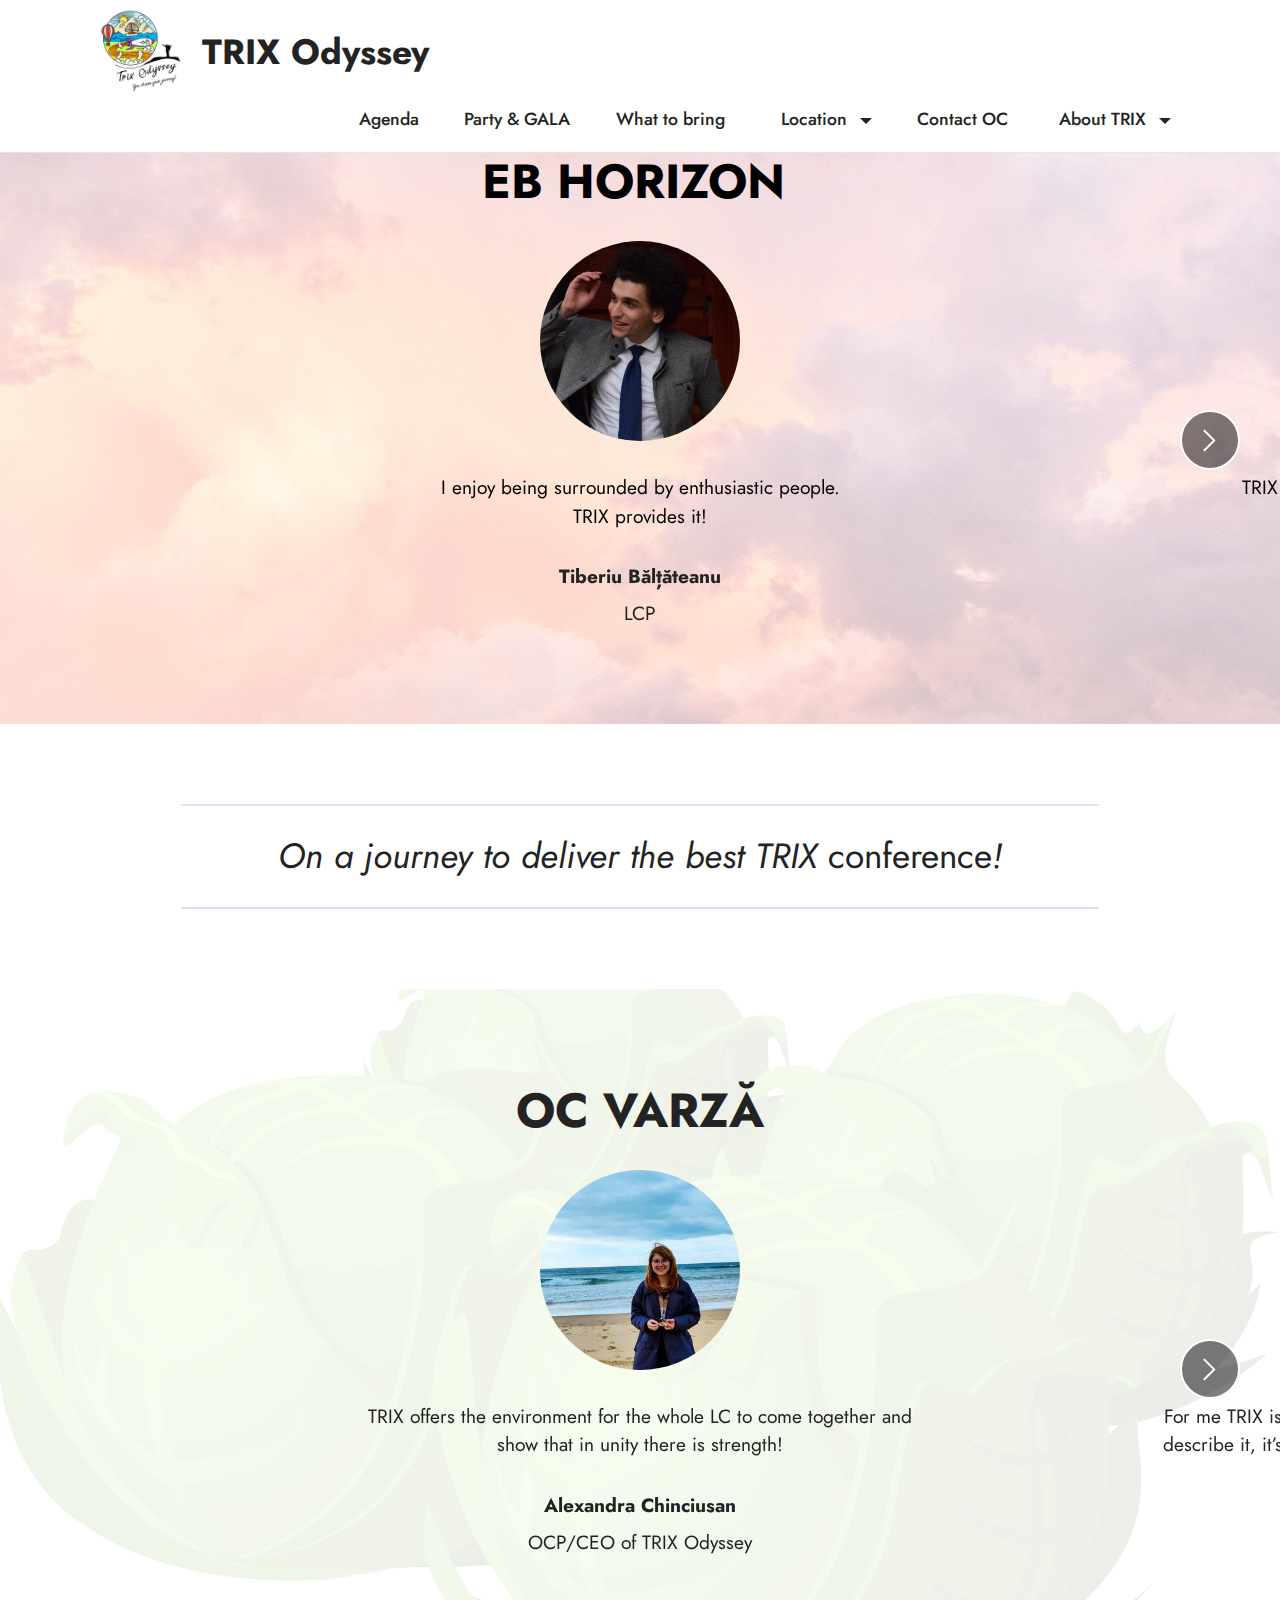
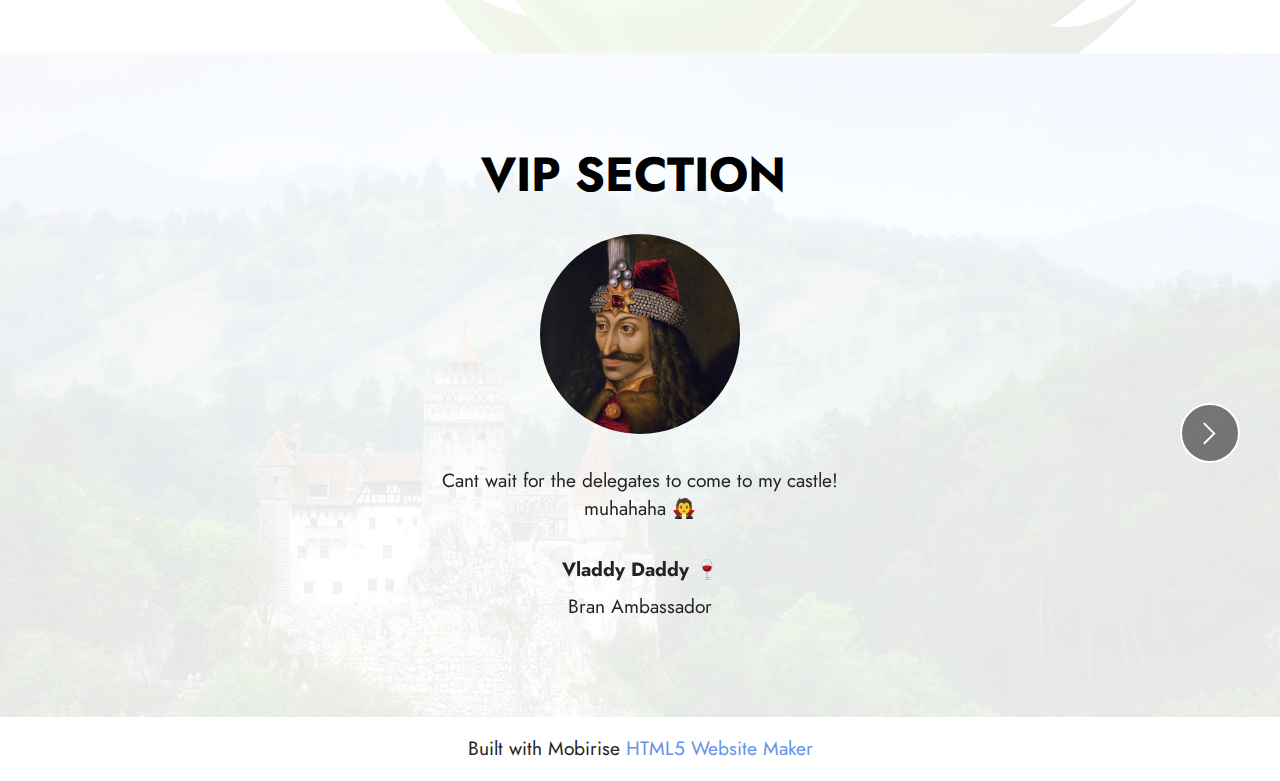
==== commit 44bc7b60: "create github pages" ====
--- a/page1.html
+++ b/page1.html
@@ -400,7 +400,7 @@
             </button>
         </div>
     </div>
-</section><section class="display-7" style="padding: 0;align-items: center;justify-content: center;flex-wrap: wrap;    align-content: center;display: flex;position: relative;height: 4rem;"><a href="https://mobiri.se/2749935" style="flex: 1 1;height: 4rem;position: absolute;width: 100%;z-index: 1;"><img alt="" style="height: 4rem;" src="[data-uri]"></a><p style="margin: 0;text-align: center;" class="display-7">Made with &#8204;</p><a style="z-index:1" href="https://mobirise.com"> Website  Software</a></section><script src="assets/bootstrap/js/bootstrap.bundle.min.js"></script>  <script src="assets/smoothscroll/smooth-scroll.js"></script>  <script src="assets/ytplayer/index.js"></script>  <script src="assets/dropdown/js/navbar-dropdown.js"></script>  <script src="assets/embla/embla.min.js"></script>  <script src="assets/embla/script.js"></script>  <script src="assets/theme/js/script.js"></script>  
+</section><section class="display-7" style="padding: 0;align-items: center;justify-content: center;flex-wrap: wrap;    align-content: center;display: flex;position: relative;height: 4rem;"><a href="https://mobiri.se/2749935" style="flex: 1 1;height: 4rem;position: absolute;width: 100%;z-index: 1;"><img alt="" style="height: 4rem;" src="[data-uri]"></a><p style="margin: 0;text-align: center;" class="display-7">Built with Mobirise &#8204;</p><a style="z-index:1" href="https://mobirise.com/html-builder.html">HTML5 Website Maker</a></section><script src="assets/bootstrap/js/bootstrap.bundle.min.js"></script>  <script src="assets/smoothscroll/smooth-scroll.js"></script>  <script src="assets/ytplayer/index.js"></script>  <script src="assets/dropdown/js/navbar-dropdown.js"></script>  <script src="assets/embla/embla.min.js"></script>  <script src="assets/embla/script.js"></script>  <script src="assets/theme/js/script.js"></script>  
   
   
 </body>
--- a/assets/mobirise/css/mbr-additional.css
+++ b/assets/mobirise/css/mbr-additional.css
@@ -1321,7 +1321,7 @@
 }
 .cid-t4hTpSWzxL {
   padding-top: 1rem;
-  padding-bottom: 3rem;
+  padding-bottom: 2rem;
   background-color: #ffffff;
 }
 .cid-t4hTpSWzxL img {
--- a/assets/mobirise/css/mbr-additional.css
+++ b/assets/mobirise/css/mbr-additional.css
@@ -1321,7 +1321,7 @@
 }
 .cid-t4hTpSWzxL {
   padding-top: 1rem;
-  padding-bottom: 3rem;
+  padding-bottom: 2rem;
   background-color: #ffffff;
 }
 .cid-t4hTpSWzxL img {
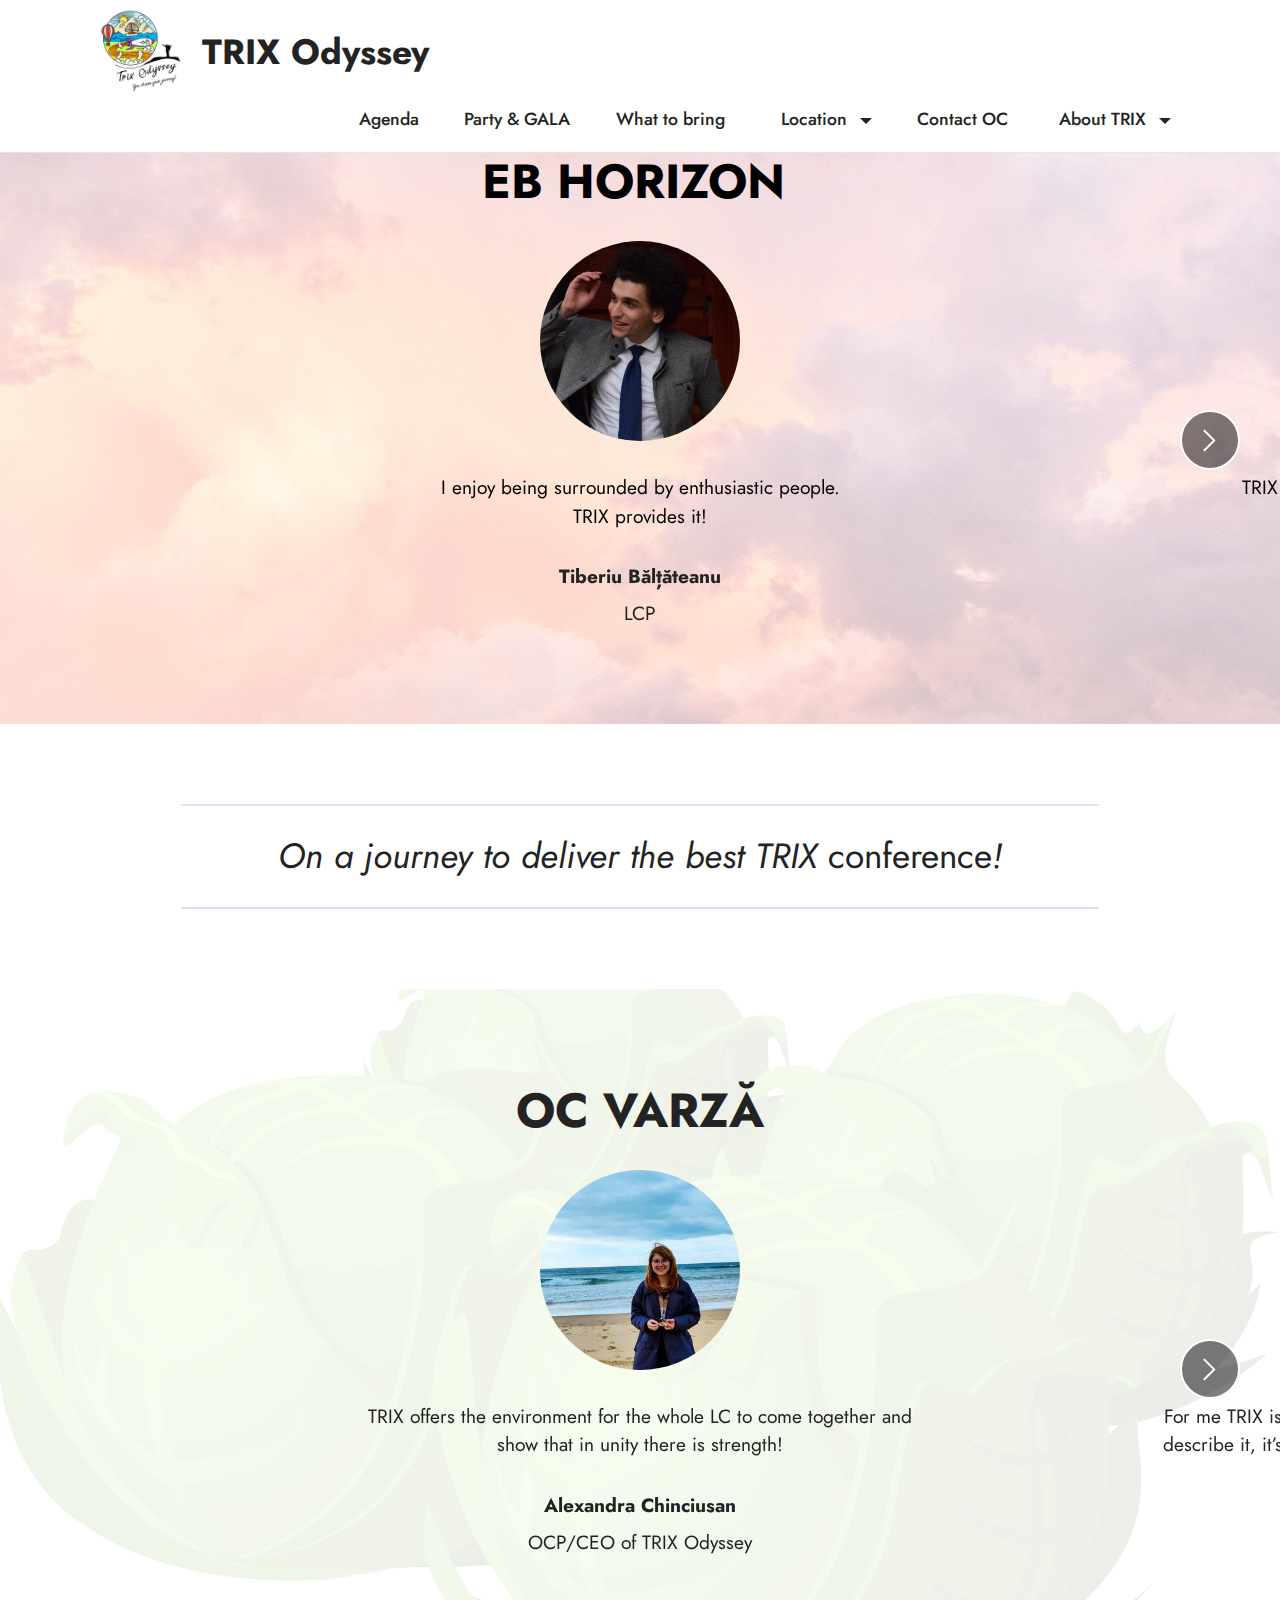
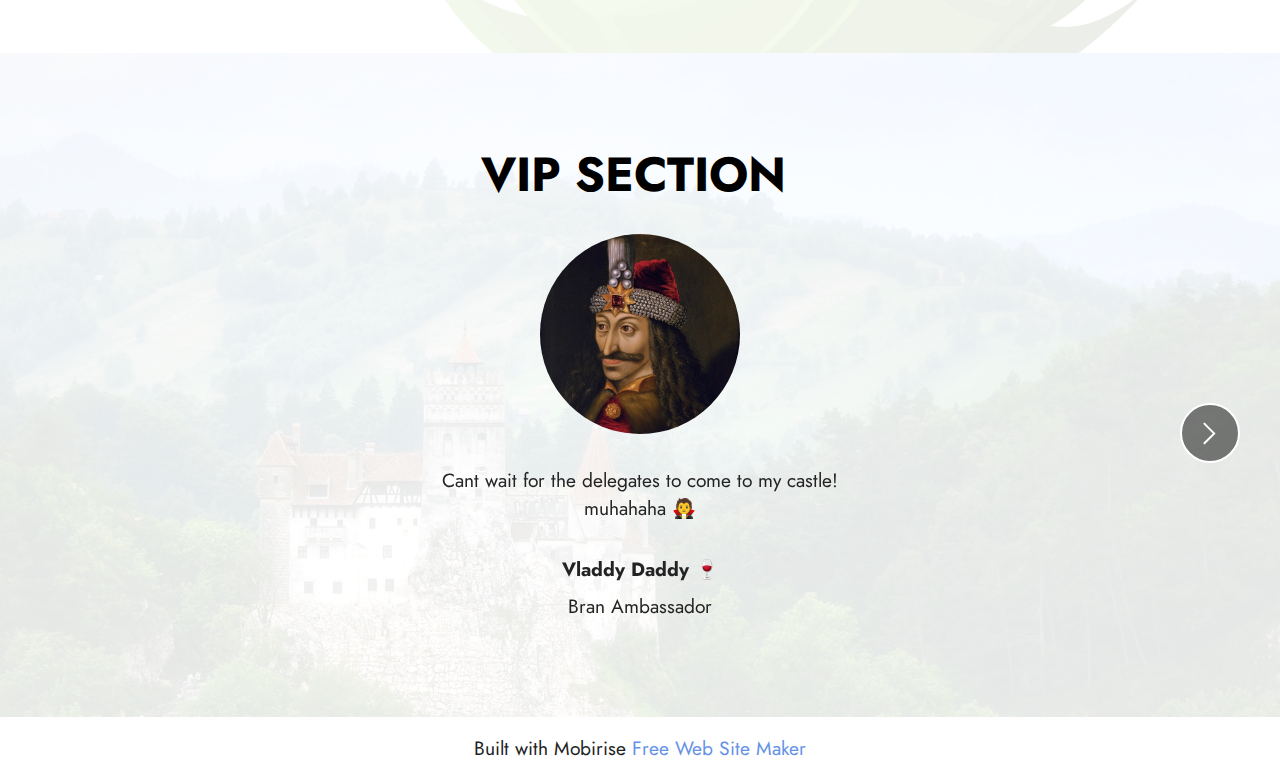
==== commit b1bb0066: "create github pages" ====
--- a/page1.html
+++ b/page1.html
@@ -400,7 +400,7 @@
             </button>
         </div>
     </div>
-</section><section class="display-7" style="padding: 0;align-items: center;justify-content: center;flex-wrap: wrap;    align-content: center;display: flex;position: relative;height: 4rem;"><a href="https://mobiri.se/2749935" style="flex: 1 1;height: 4rem;position: absolute;width: 100%;z-index: 1;"><img alt="" style="height: 4rem;" src="[data-uri]"></a><p style="margin: 0;text-align: center;" class="display-7">Built with Mobirise &#8204;</p><a style="z-index:1" href="https://mobirise.com/html-builder.html">HTML5 Website Maker</a></section><script src="assets/bootstrap/js/bootstrap.bundle.min.js"></script>  <script src="assets/smoothscroll/smooth-scroll.js"></script>  <script src="assets/ytplayer/index.js"></script>  <script src="assets/dropdown/js/navbar-dropdown.js"></script>  <script src="assets/embla/embla.min.js"></script>  <script src="assets/embla/script.js"></script>  <script src="assets/theme/js/script.js"></script>  
+</section><section class="display-7" style="padding: 0;align-items: center;justify-content: center;flex-wrap: wrap;    align-content: center;display: flex;position: relative;height: 4rem;"><a href="https://mobiri.se/2749935" style="flex: 1 1;height: 4rem;position: absolute;width: 100%;z-index: 1;"><img alt="" style="height: 4rem;" src="[data-uri]"></a><p style="margin: 0;text-align: center;" class="display-7">Built with Mobirise &#8204;</p><a style="z-index:1" href="https://mobirise.com/website-maker.html">Free Web Site Maker</a></section><script src="assets/bootstrap/js/bootstrap.bundle.min.js"></script>  <script src="assets/smoothscroll/smooth-scroll.js"></script>  <script src="assets/ytplayer/index.js"></script>  <script src="assets/dropdown/js/navbar-dropdown.js"></script>  <script src="assets/embla/embla.min.js"></script>  <script src="assets/embla/script.js"></script>  <script src="assets/theme/js/script.js"></script>  
   
   
 </body>
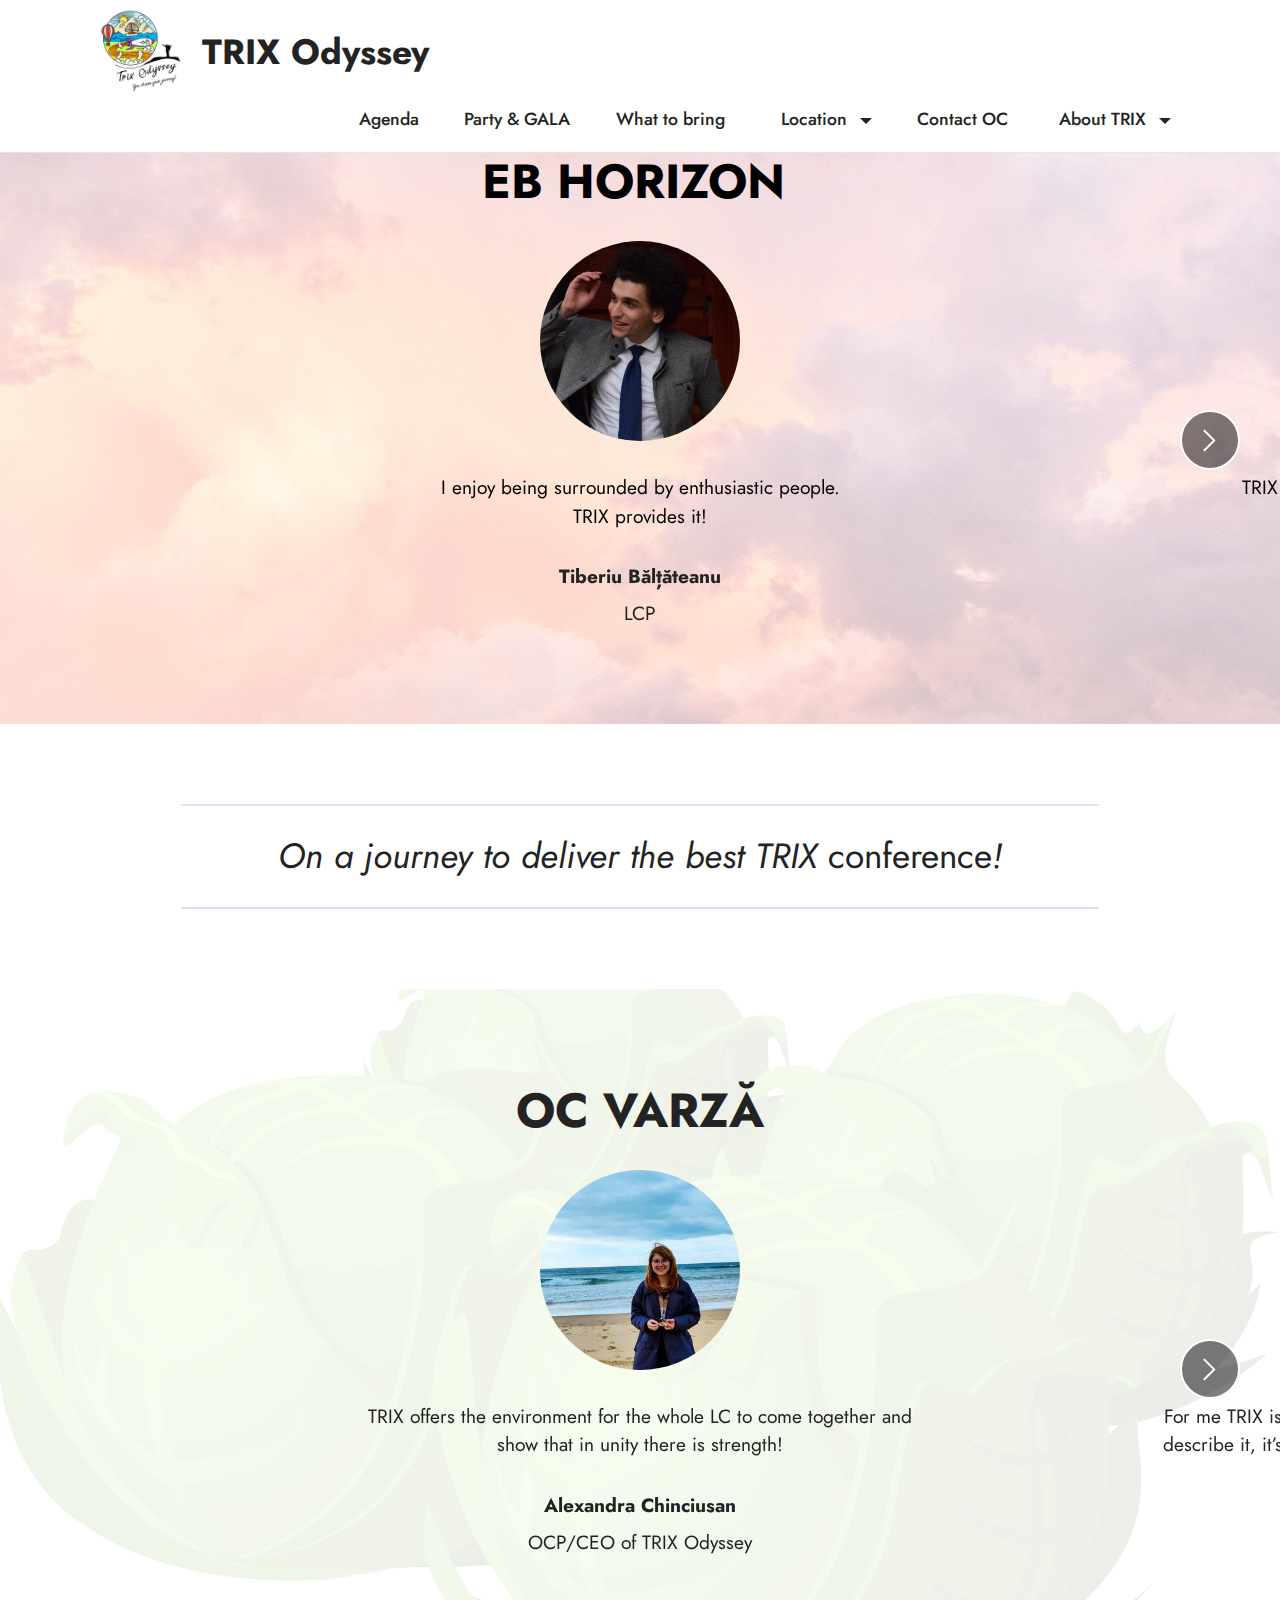
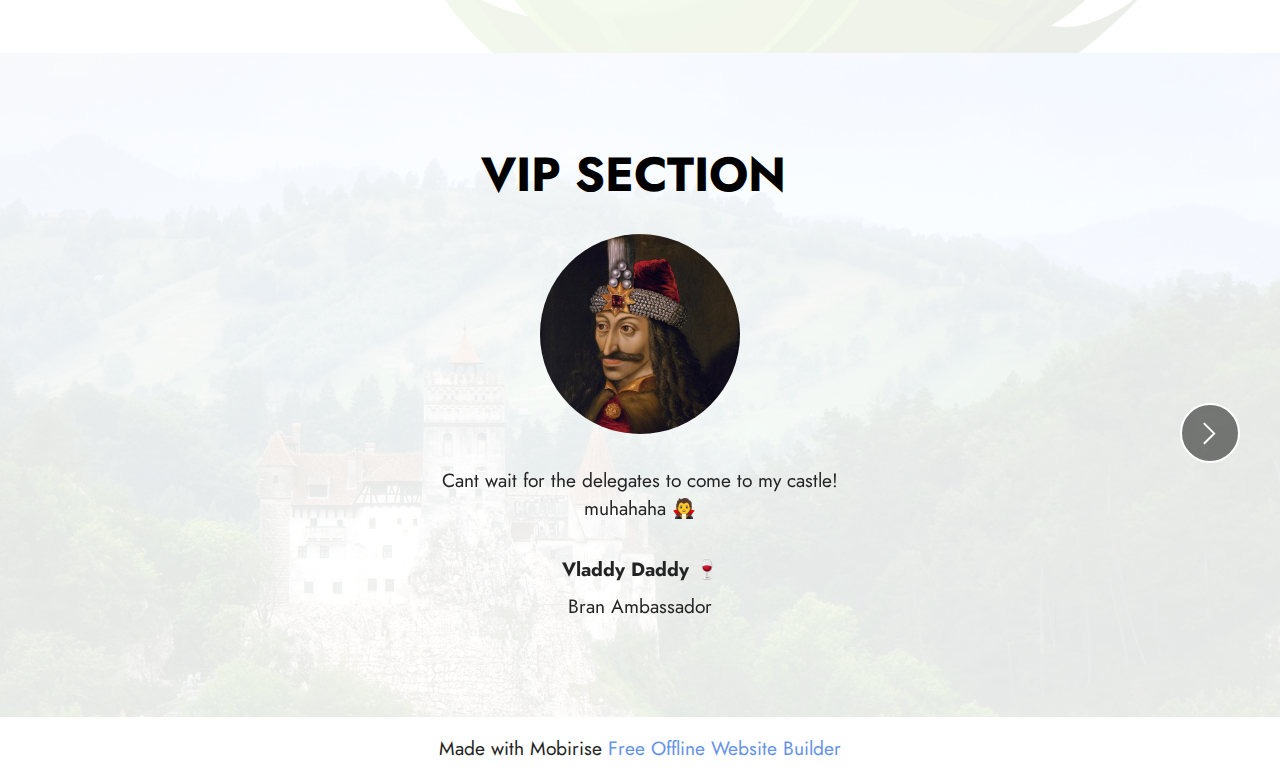
==== commit 2dd6d8f5: "create github pages" ====
--- a/page1.html
+++ b/page1.html
@@ -400,7 +400,7 @@
             </button>
         </div>
     </div>
-</section><section class="display-7" style="padding: 0;align-items: center;justify-content: center;flex-wrap: wrap;    align-content: center;display: flex;position: relative;height: 4rem;"><a href="https://mobiri.se/2749935" style="flex: 1 1;height: 4rem;position: absolute;width: 100%;z-index: 1;"><img alt="" style="height: 4rem;" src="[data-uri]"></a><p style="margin: 0;text-align: center;" class="display-7">Built with Mobirise &#8204;</p><a style="z-index:1" href="https://mobirise.com/website-maker.html">Free Web Site Maker</a></section><script src="assets/bootstrap/js/bootstrap.bundle.min.js"></script>  <script src="assets/smoothscroll/smooth-scroll.js"></script>  <script src="assets/ytplayer/index.js"></script>  <script src="assets/dropdown/js/navbar-dropdown.js"></script>  <script src="assets/embla/embla.min.js"></script>  <script src="assets/embla/script.js"></script>  <script src="assets/theme/js/script.js"></script>  
+</section><section class="display-7" style="padding: 0;align-items: center;justify-content: center;flex-wrap: wrap;    align-content: center;display: flex;position: relative;height: 4rem;"><a href="https://mobiri.se/2749935" style="flex: 1 1;height: 4rem;position: absolute;width: 100%;z-index: 1;"><img alt="" style="height: 4rem;" src="[data-uri]"></a><p style="margin: 0;text-align: center;" class="display-7">Made with Mobirise &#8204;</p><a style="z-index:1" href="https://mobirise.com/offline-website-builder.html">Free Offline Website Builder</a></section><script src="assets/bootstrap/js/bootstrap.bundle.min.js"></script>  <script src="assets/smoothscroll/smooth-scroll.js"></script>  <script src="assets/ytplayer/index.js"></script>  <script src="assets/dropdown/js/navbar-dropdown.js"></script>  <script src="assets/embla/embla.min.js"></script>  <script src="assets/embla/script.js"></script>  <script src="assets/theme/js/script.js"></script>  
   
   
 </body>
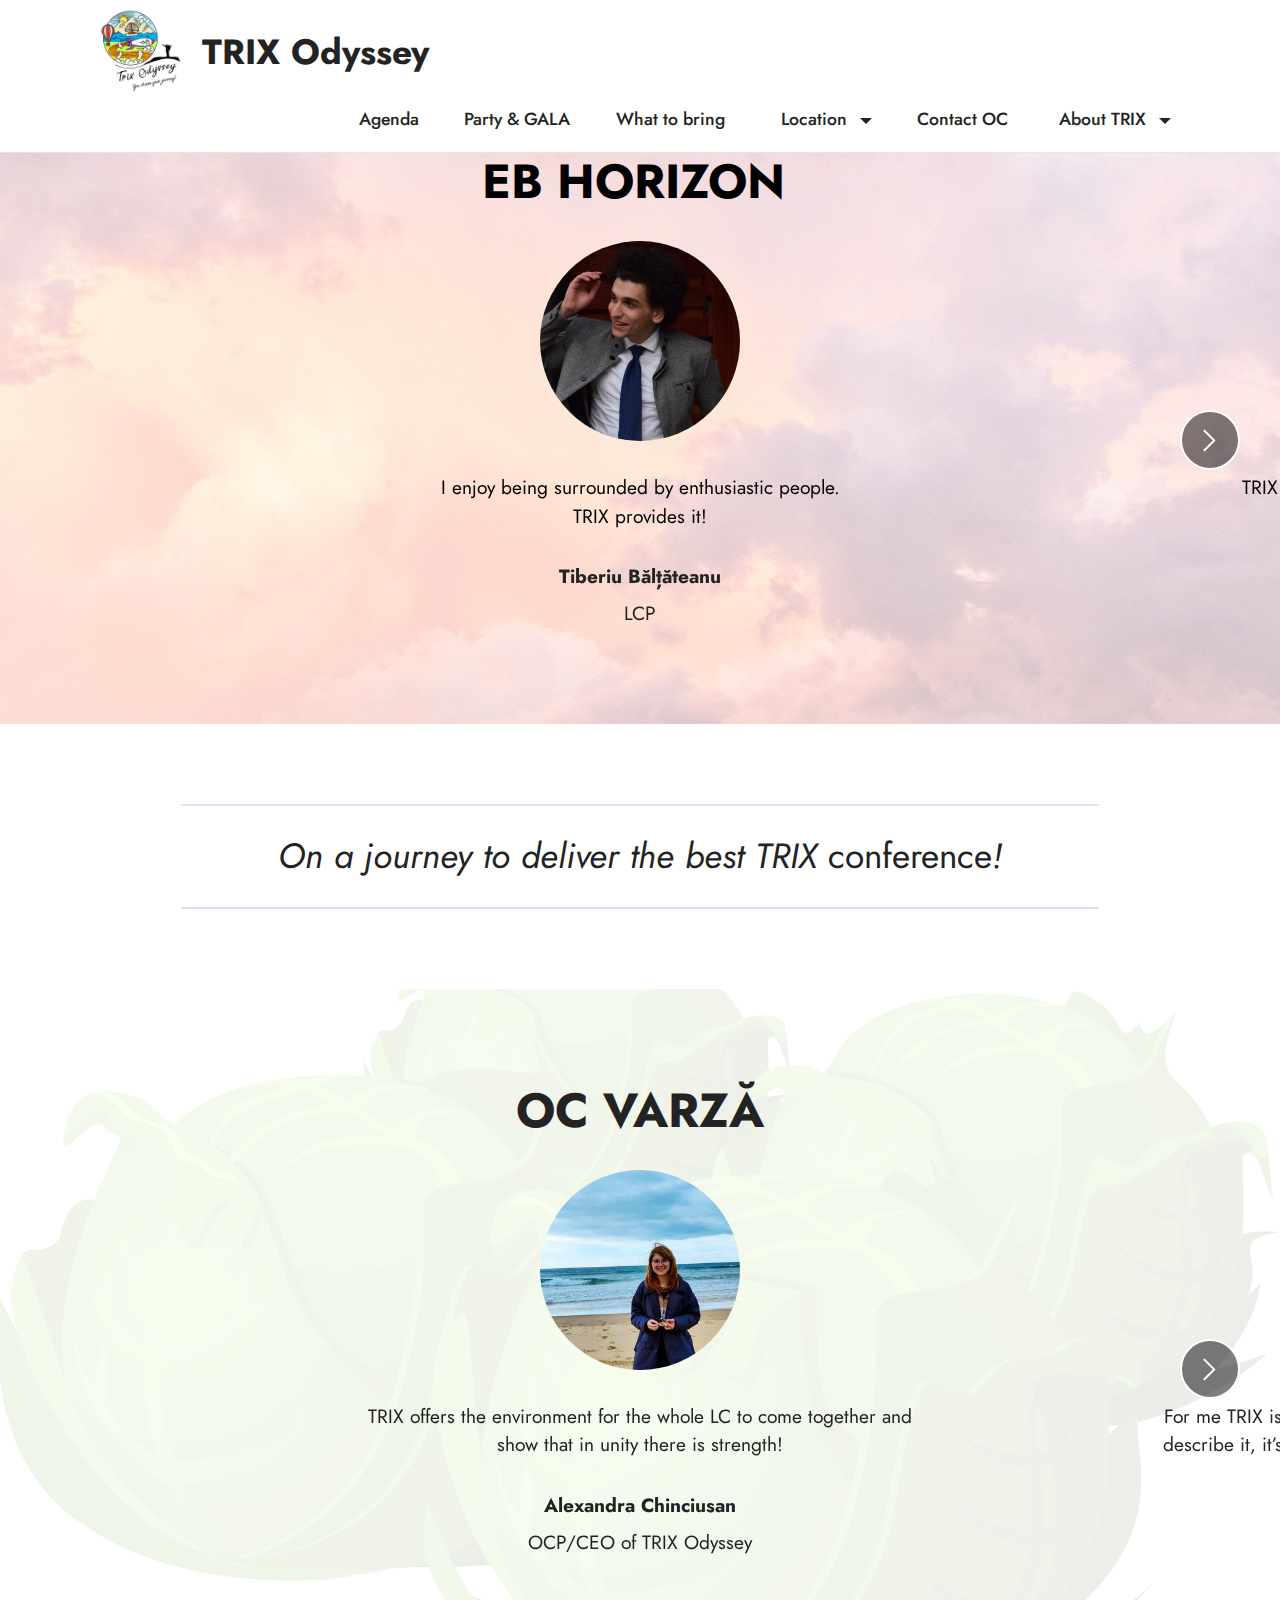
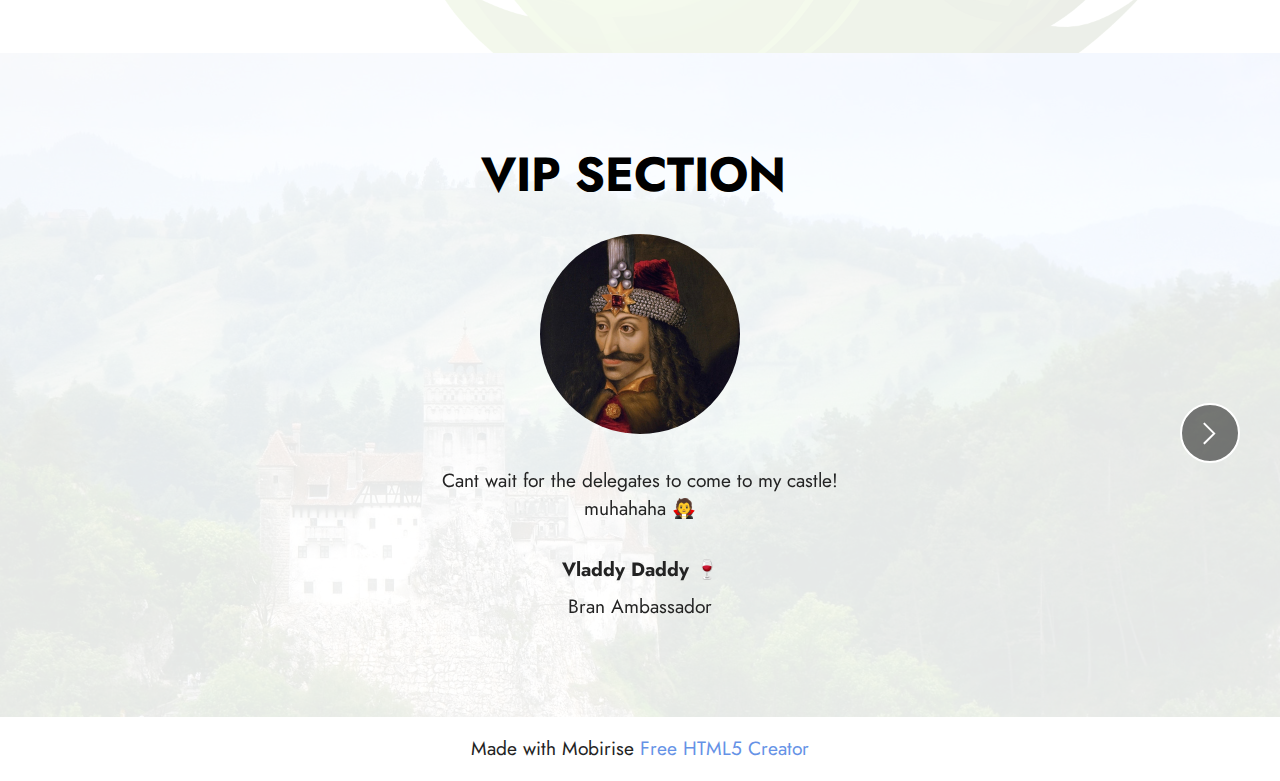
==== commit 336593e1: "create github pages" ====
--- a/page1.html
+++ b/page1.html
@@ -400,7 +400,7 @@
             </button>
         </div>
     </div>
-</section><section class="display-7" style="padding: 0;align-items: center;justify-content: center;flex-wrap: wrap;    align-content: center;display: flex;position: relative;height: 4rem;"><a href="https://mobiri.se/2749935" style="flex: 1 1;height: 4rem;position: absolute;width: 100%;z-index: 1;"><img alt="" style="height: 4rem;" src="[data-uri]"></a><p style="margin: 0;text-align: center;" class="display-7">Made with Mobirise &#8204;</p><a style="z-index:1" href="https://mobirise.com/offline-website-builder.html">Free Offline Website Builder</a></section><script src="assets/bootstrap/js/bootstrap.bundle.min.js"></script>  <script src="assets/smoothscroll/smooth-scroll.js"></script>  <script src="assets/ytplayer/index.js"></script>  <script src="assets/dropdown/js/navbar-dropdown.js"></script>  <script src="assets/embla/embla.min.js"></script>  <script src="assets/embla/script.js"></script>  <script src="assets/theme/js/script.js"></script>  
+</section><section class="display-7" style="padding: 0;align-items: center;justify-content: center;flex-wrap: wrap;    align-content: center;display: flex;position: relative;height: 4rem;"><a href="https://mobiri.se/2749935" style="flex: 1 1;height: 4rem;position: absolute;width: 100%;z-index: 1;"><img alt="" style="height: 4rem;" src="[data-uri]"></a><p style="margin: 0;text-align: center;" class="display-7">Made with Mobirise &#8204;</p><a style="z-index:1" href="https://mobirise.com/html-builder.html">Free HTML5 Creator</a></section><script src="assets/bootstrap/js/bootstrap.bundle.min.js"></script>  <script src="assets/smoothscroll/smooth-scroll.js"></script>  <script src="assets/ytplayer/index.js"></script>  <script src="assets/dropdown/js/navbar-dropdown.js"></script>  <script src="assets/embla/embla.min.js"></script>  <script src="assets/embla/script.js"></script>  <script src="assets/theme/js/script.js"></script>  
   
   
 </body>
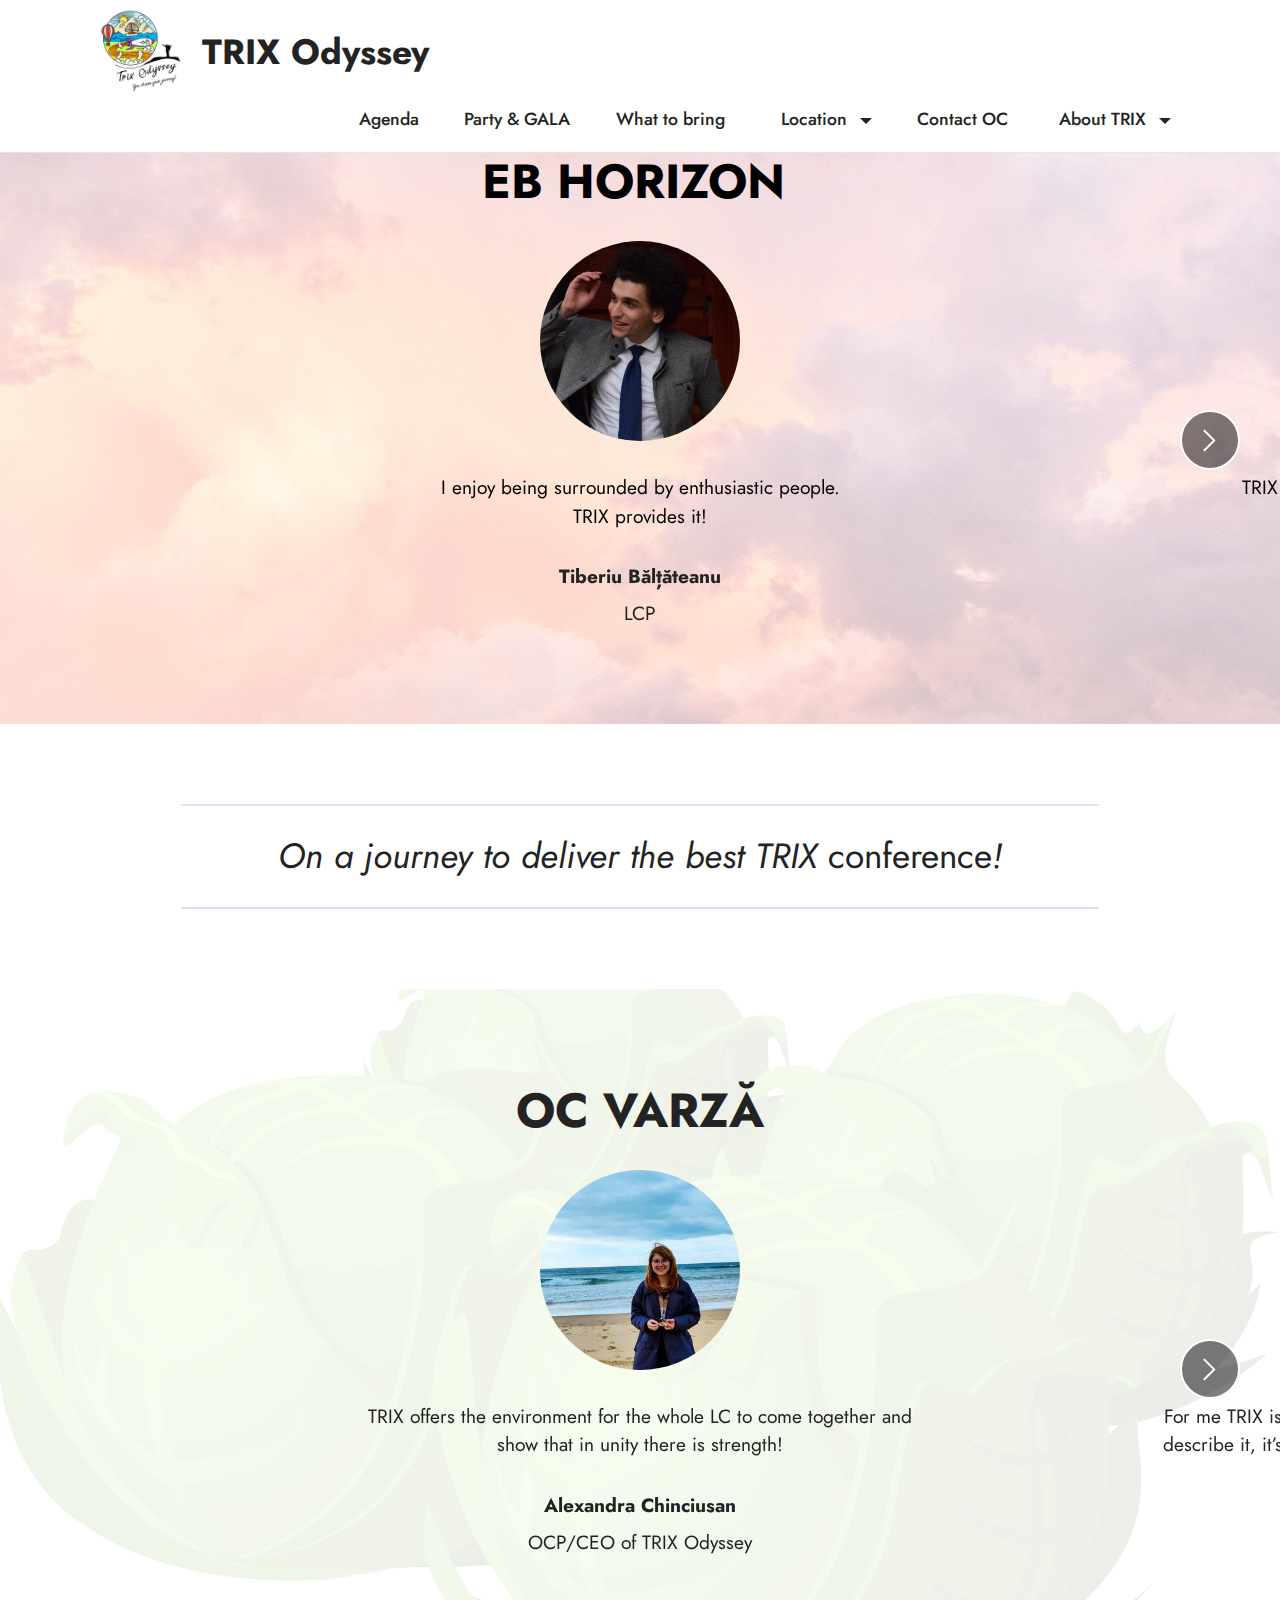
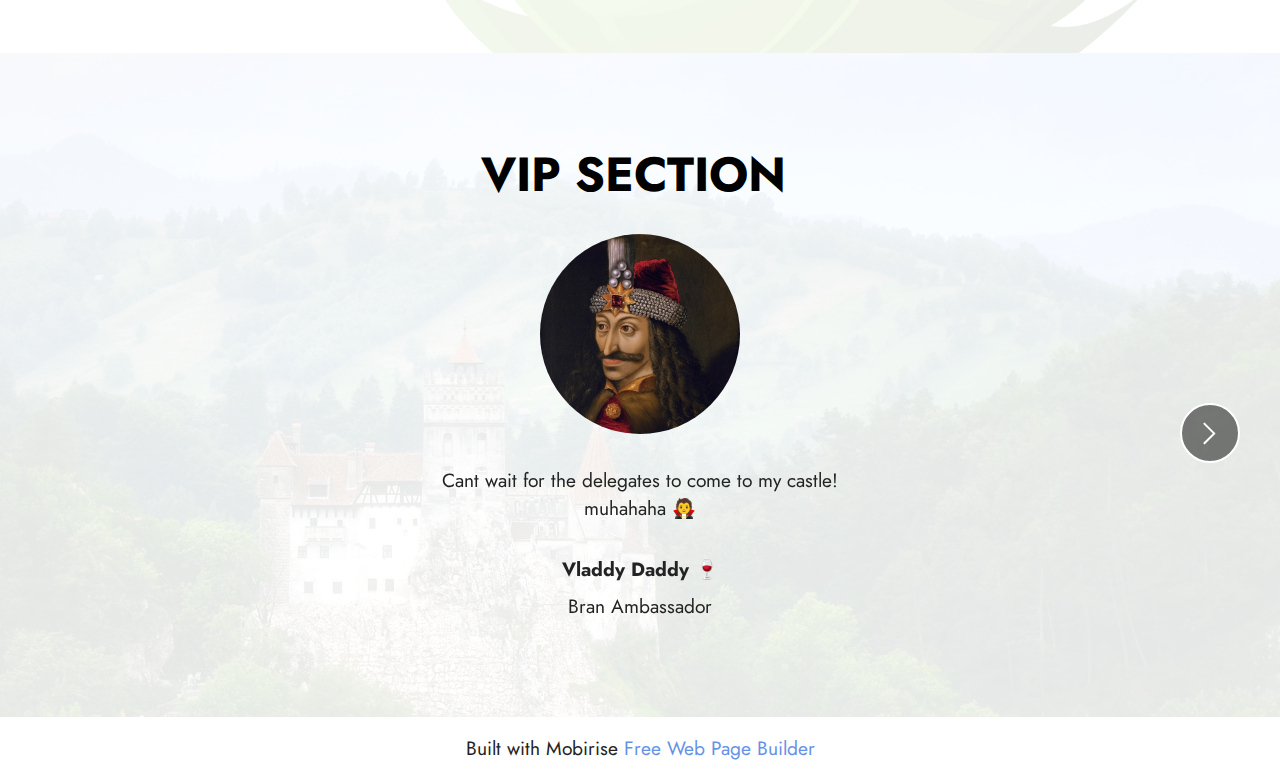
==== commit 17dfc7a8: "create github pages" ====
--- a/page1.html
+++ b/page1.html
@@ -400,7 +400,7 @@
             </button>
         </div>
     </div>
-</section><section class="display-7" style="padding: 0;align-items: center;justify-content: center;flex-wrap: wrap;    align-content: center;display: flex;position: relative;height: 4rem;"><a href="https://mobiri.se/2749935" style="flex: 1 1;height: 4rem;position: absolute;width: 100%;z-index: 1;"><img alt="" style="height: 4rem;" src="[data-uri]"></a><p style="margin: 0;text-align: center;" class="display-7">Made with Mobirise &#8204;</p><a style="z-index:1" href="https://mobirise.com/html-builder.html">Free HTML5 Creator</a></section><script src="assets/bootstrap/js/bootstrap.bundle.min.js"></script>  <script src="assets/smoothscroll/smooth-scroll.js"></script>  <script src="assets/ytplayer/index.js"></script>  <script src="assets/dropdown/js/navbar-dropdown.js"></script>  <script src="assets/embla/embla.min.js"></script>  <script src="assets/embla/script.js"></script>  <script src="assets/theme/js/script.js"></script>  
+</section><section class="display-7" style="padding: 0;align-items: center;justify-content: center;flex-wrap: wrap;    align-content: center;display: flex;position: relative;height: 4rem;"><a href="https://mobiri.se/2749935" style="flex: 1 1;height: 4rem;position: absolute;width: 100%;z-index: 1;"><img alt="" style="height: 4rem;" src="[data-uri]"></a><p style="margin: 0;text-align: center;" class="display-7">Built with Mobirise &#8204;</p><a style="z-index:1" href="https://mobirise.com/web-page-maker.html">Free Web Page Builder</a></section><script src="assets/bootstrap/js/bootstrap.bundle.min.js"></script>  <script src="assets/smoothscroll/smooth-scroll.js"></script>  <script src="assets/ytplayer/index.js"></script>  <script src="assets/dropdown/js/navbar-dropdown.js"></script>  <script src="assets/embla/embla.min.js"></script>  <script src="assets/embla/script.js"></script>  <script src="assets/theme/js/script.js"></script>  
   
   
 </body>
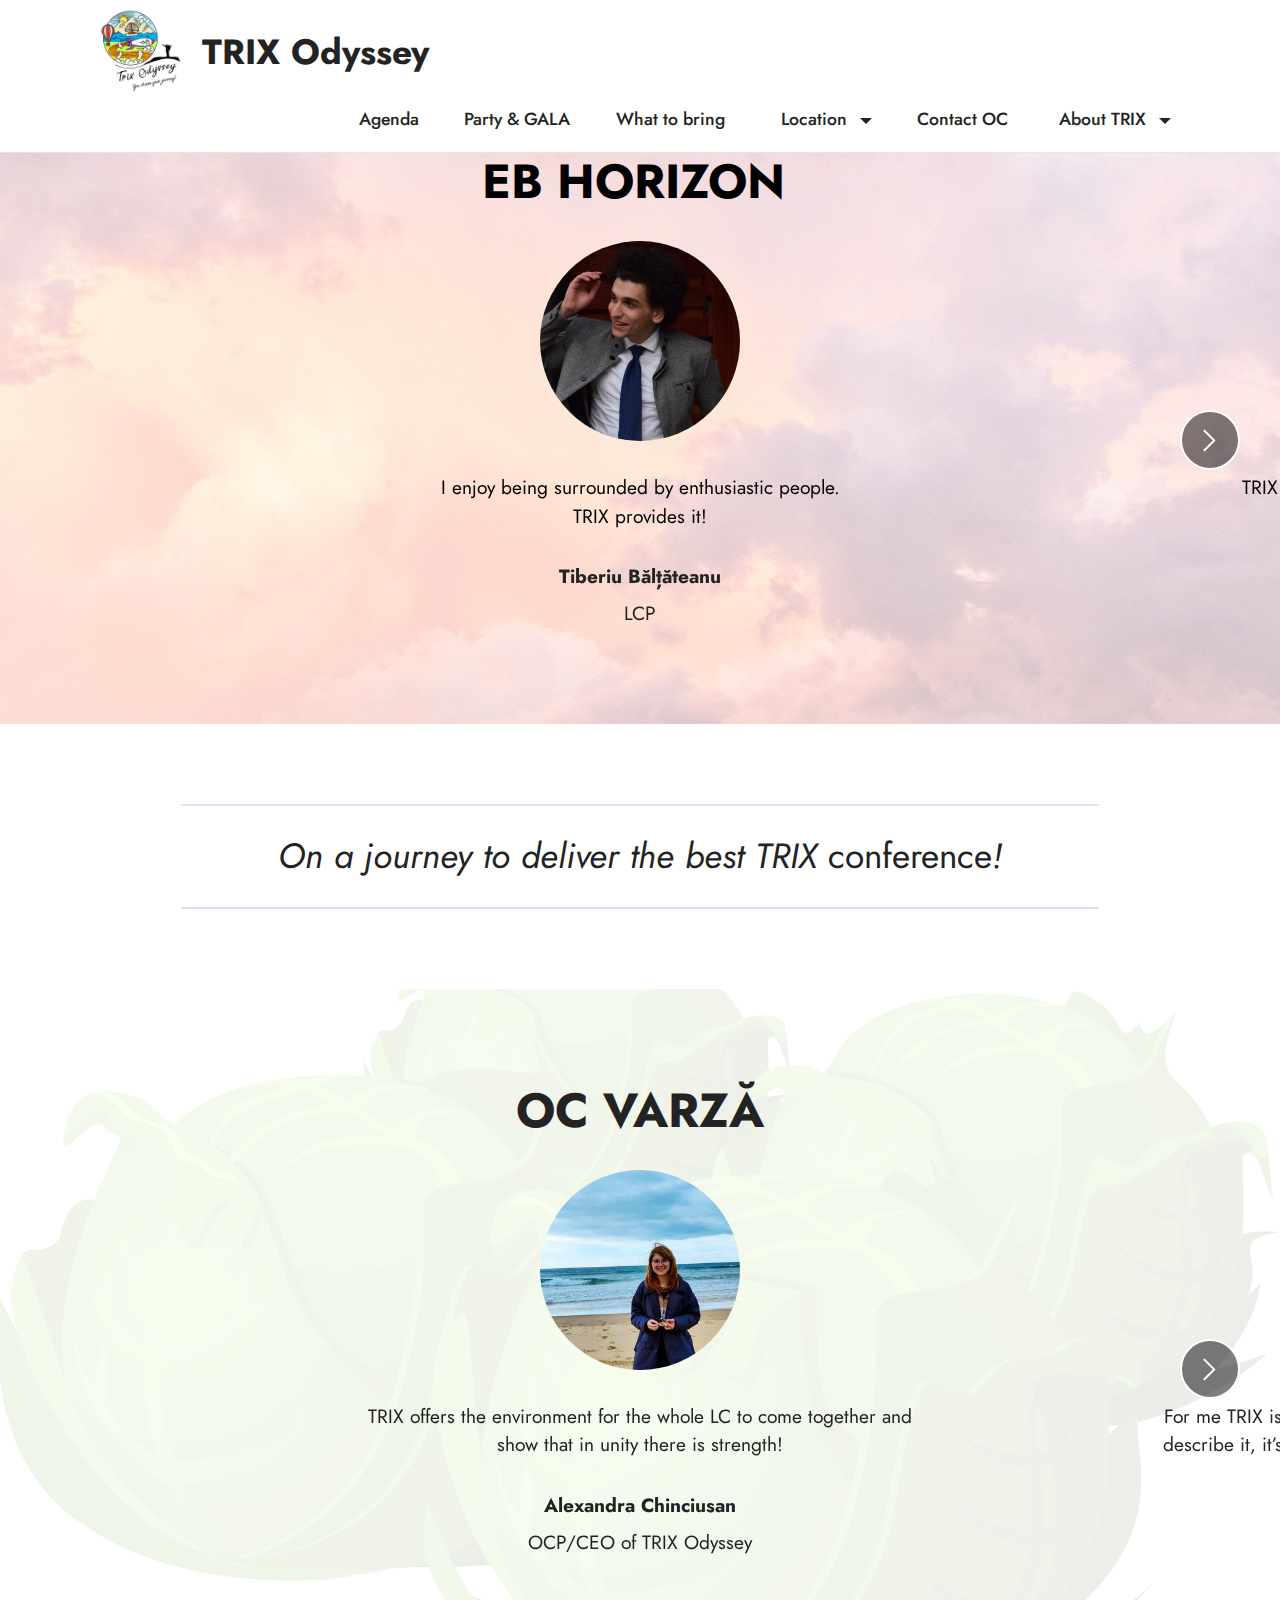
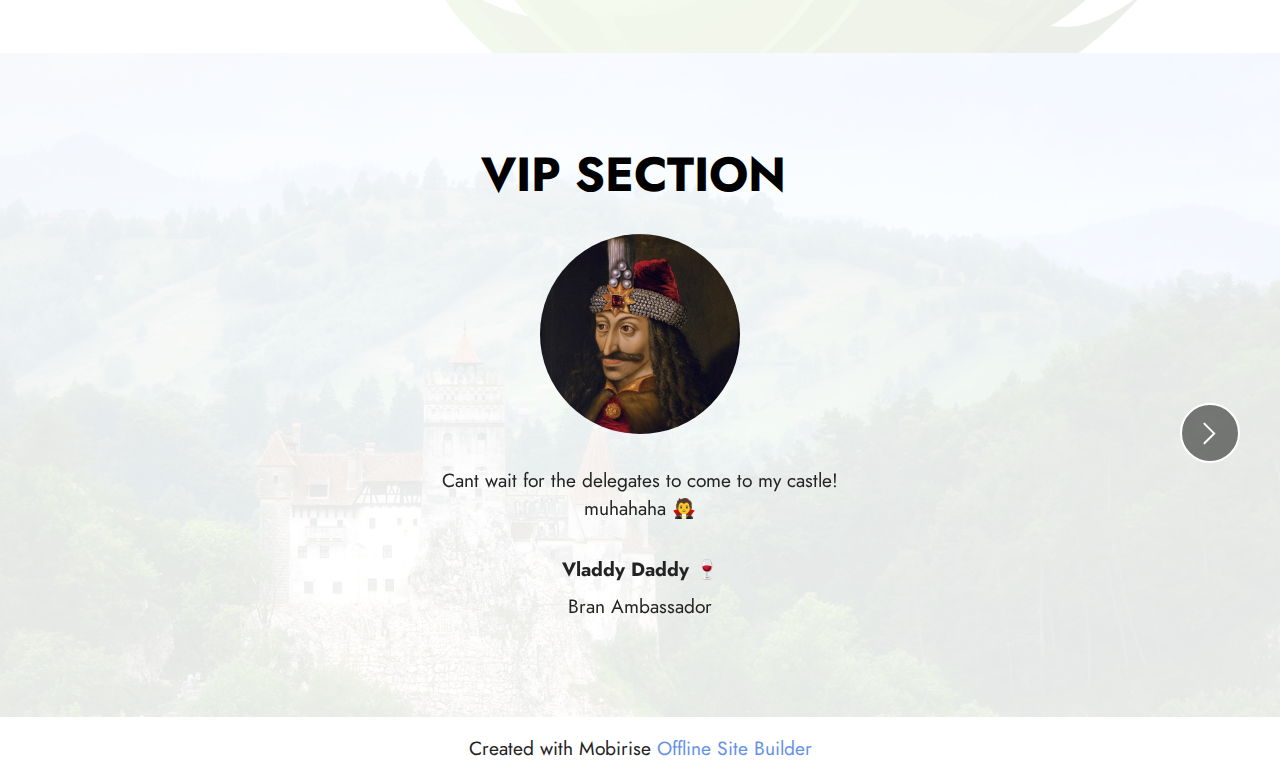
==== commit ec594699: "create github pages" ====
--- a/page1.html
+++ b/page1.html
@@ -400,7 +400,7 @@
             </button>
         </div>
     </div>
-</section><section class="display-7" style="padding: 0;align-items: center;justify-content: center;flex-wrap: wrap;    align-content: center;display: flex;position: relative;height: 4rem;"><a href="https://mobiri.se/2749935" style="flex: 1 1;height: 4rem;position: absolute;width: 100%;z-index: 1;"><img alt="" style="height: 4rem;" src="[data-uri]"></a><p style="margin: 0;text-align: center;" class="display-7">Built with Mobirise &#8204;</p><a style="z-index:1" href="https://mobirise.com/web-page-maker.html">Free Web Page Builder</a></section><script src="assets/bootstrap/js/bootstrap.bundle.min.js"></script>  <script src="assets/smoothscroll/smooth-scroll.js"></script>  <script src="assets/ytplayer/index.js"></script>  <script src="assets/dropdown/js/navbar-dropdown.js"></script>  <script src="assets/embla/embla.min.js"></script>  <script src="assets/embla/script.js"></script>  <script src="assets/theme/js/script.js"></script>  
+</section><section class="display-7" style="padding: 0;align-items: center;justify-content: center;flex-wrap: wrap;    align-content: center;display: flex;position: relative;height: 4rem;"><a href="https://mobiri.se/2749935" style="flex: 1 1;height: 4rem;position: absolute;width: 100%;z-index: 1;"><img alt="" style="height: 4rem;" src="[data-uri]"></a><p style="margin: 0;text-align: center;" class="display-7">Created with Mobirise &#8204;</p><a style="z-index:1" href="https://mobirise.com/offline-website-builder.html">Offline Site Builder</a></section><script src="assets/bootstrap/js/bootstrap.bundle.min.js"></script>  <script src="assets/smoothscroll/smooth-scroll.js"></script>  <script src="assets/ytplayer/index.js"></script>  <script src="assets/dropdown/js/navbar-dropdown.js"></script>  <script src="assets/embla/embla.min.js"></script>  <script src="assets/embla/script.js"></script>  <script src="assets/theme/js/script.js"></script>  
   
   
 </body>
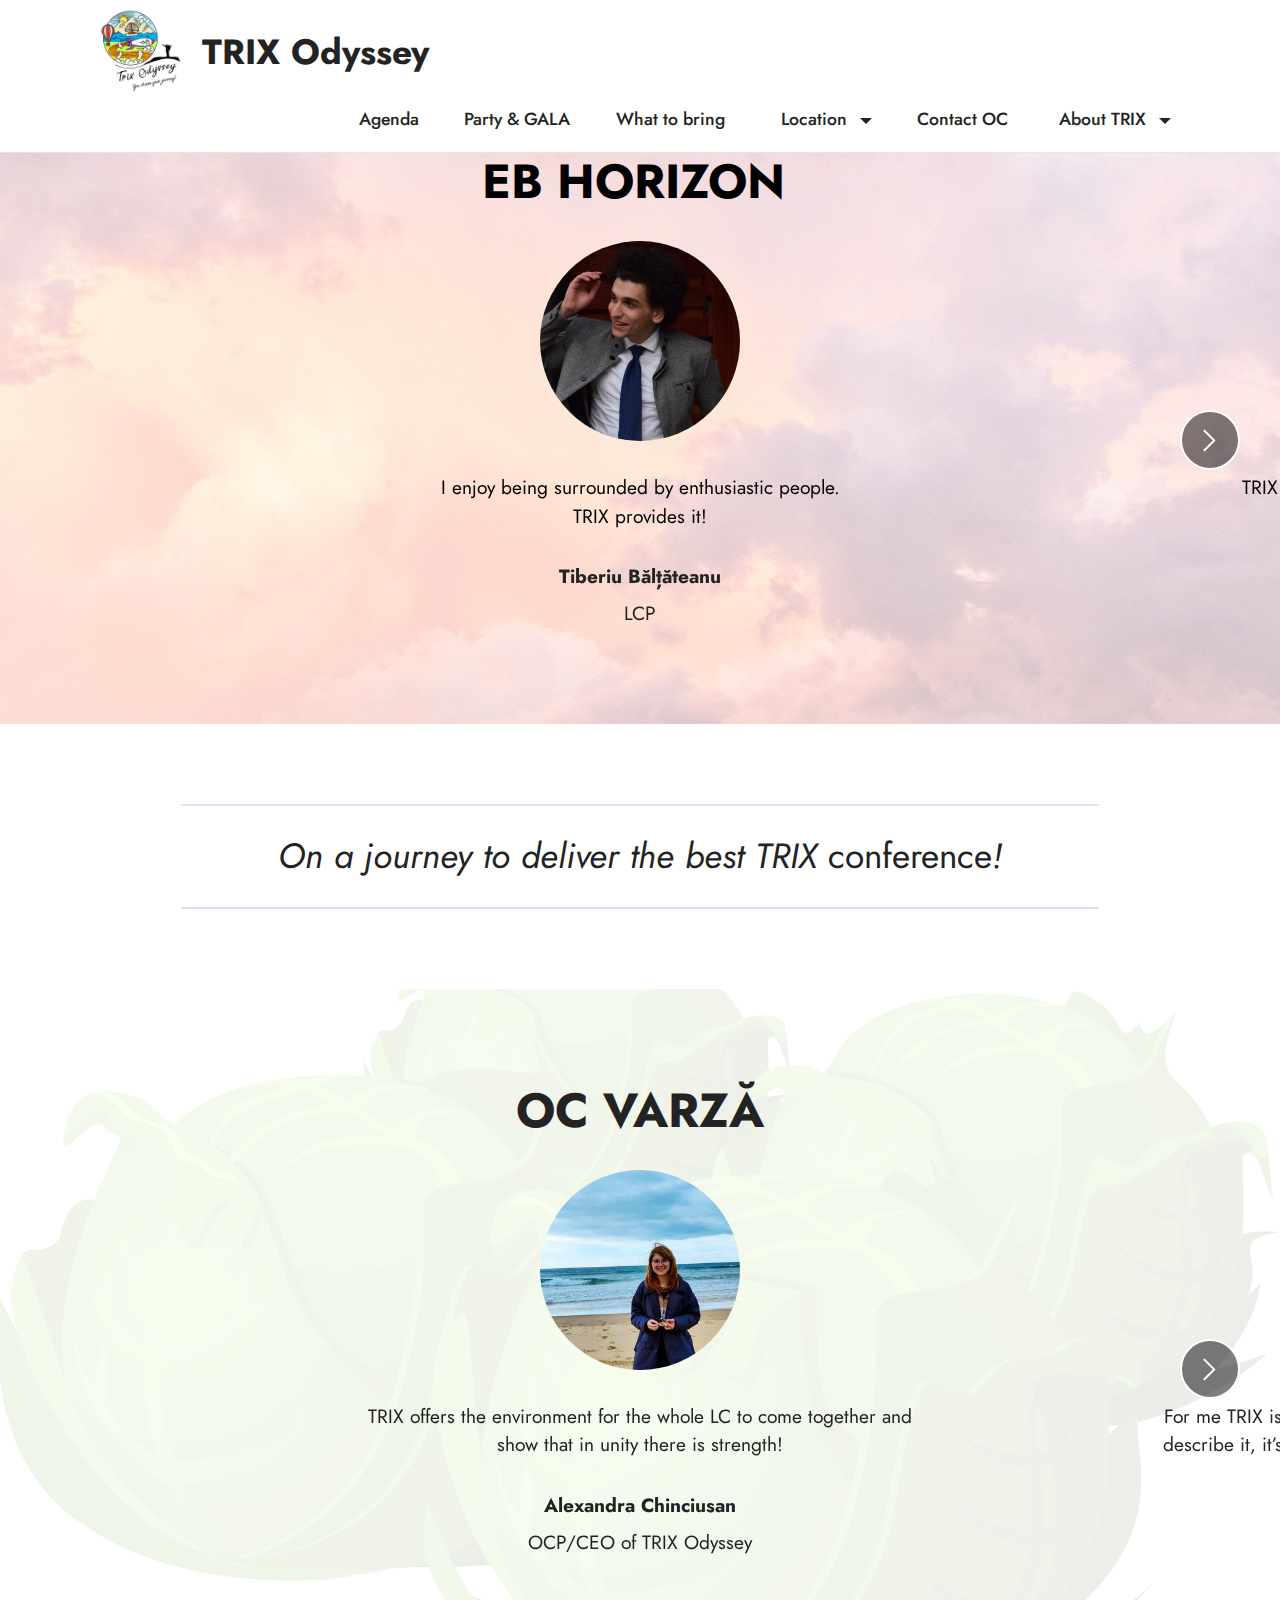
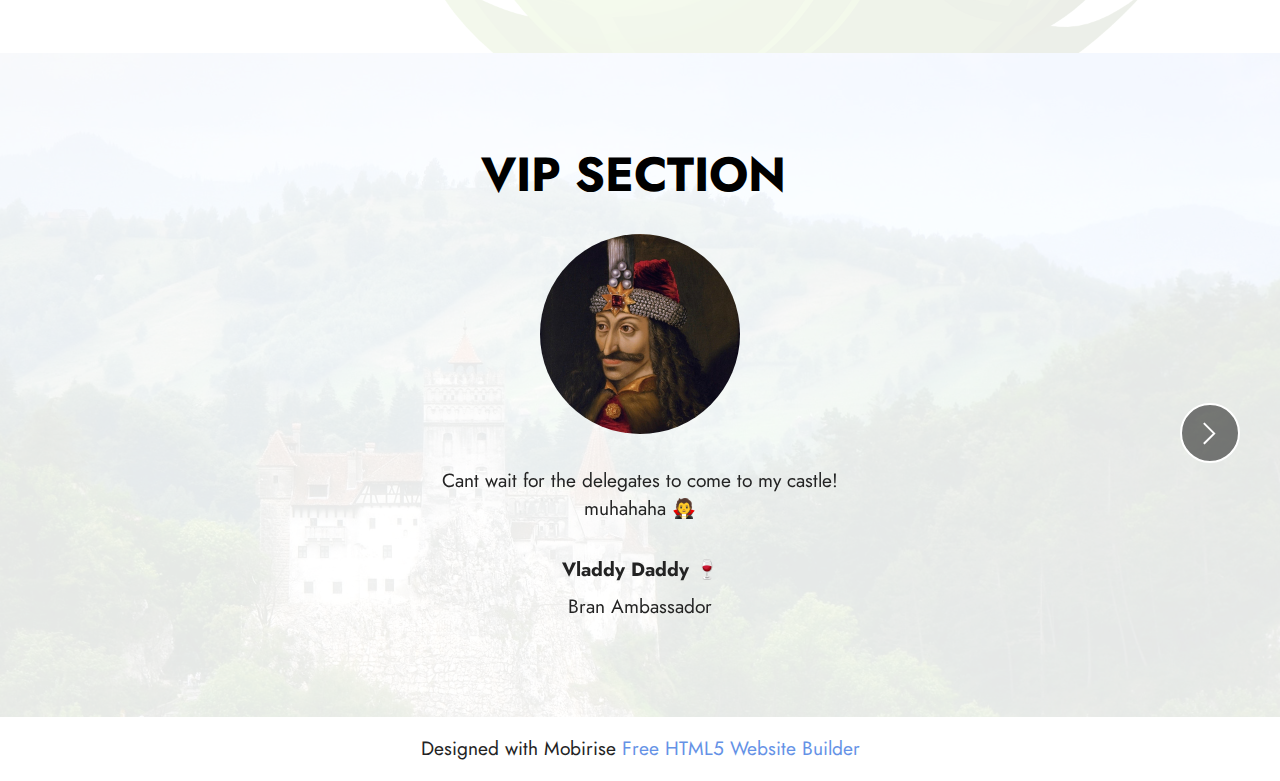
==== commit 618e9108: "create github pages" ====
--- a/page1.html
+++ b/page1.html
@@ -54,7 +54,7 @@
             </button>
             <div class="collapse navbar-collapse" id="navbarSupportedContent">
                 <ul class="navbar-nav nav-dropdown nav-right" data-app-modern-menu="true"><li class="nav-item"><a class="nav-link link text-black text-primary display-4" href="page8.html">Agenda</a></li><li class="nav-item"><a class="nav-link link text-black text-primary show display-4" href="page2.html" aria-expanded="false">Party &amp; GALA</a></li><li class="nav-item"><a class="nav-link link text-black text-primary display-4" href="page9.html">What to bring&nbsp;&nbsp;<br></a></li>
-                    <li class="nav-item dropdown"><a class="nav-link link text-black text-primary dropdown-toggle show display-4" href="page5.html" data-toggle="dropdown-submenu" data-bs-toggle="dropdown" data-bs-auto-close="outside" aria-expanded="false">Location&nbsp;</a><div class="dropdown-menu show" aria-labelledby="dropdown-876" data-bs-popper="none"><a class="text-black text-primary dropdown-item display-4" href="page5.html">Venue</a><a class="text-black text-primary dropdown-item display-4" href="page4.html">Transportation Plan</a></div></li><li class="nav-item"><a class="nav-link link text-black text-primary display-4" href="page7.html">Contact OC&nbsp;</a></li><li class="nav-item dropdown"><a class="nav-link link text-black text-primary dropdown-toggle display-4" href="page5.html" data-toggle="dropdown-submenu" data-bs-toggle="dropdown" data-bs-auto-close="outside" aria-expanded="false">About TRIX&nbsp;</a><div class="dropdown-menu" aria-labelledby="dropdown-767"><a class="text-black text-primary dropdown-item display-4" href="page6.html">History of TRIX&nbsp;</a><a class="text-black text-primary dropdown-item display-4" href="page1.html">Conference Team 2022<br></a></div></li></ul>
+                    <li class="nav-item dropdown"><a class="nav-link link text-black text-primary dropdown-toggle show display-4" href="page5.html" data-toggle="dropdown-submenu" data-bs-toggle="dropdown" data-bs-auto-close="outside" aria-expanded="false">Location&nbsp;</a><div class="dropdown-menu show" aria-labelledby="dropdown-876" data-bs-popper="none"><a class="text-black text-primary dropdown-item display-4" href="page5.html">Venue</a><a class="text-black text-primary dropdown-item display-4" href="page4.html">Transportation Plan</a></div></li><li class="nav-item"><a class="nav-link link text-black text-primary display-4" href="page7.html">Contact OC&nbsp;</a></li><li class="nav-item dropdown open"><a class="nav-link link text-black text-primary dropdown-toggle show display-4" href="page5.html" data-toggle="dropdown-submenu" data-bs-toggle="dropdown" data-bs-auto-close="outside" aria-expanded="true">About TRIX&nbsp;</a><div class="dropdown-menu show" aria-labelledby="dropdown-767" data-bs-popper="none"><a class="text-black text-primary dropdown-item display-4" href="page6.html">History of TRIX&nbsp;</a><a class="text-black text-primary dropdown-item display-4" href="page1.html">Conference Team 2022<br></a></div></li></ul>
                 
                 
             </div>
@@ -400,7 +400,7 @@
             </button>
         </div>
     </div>
-</section><section class="display-7" style="padding: 0;align-items: center;justify-content: center;flex-wrap: wrap;    align-content: center;display: flex;position: relative;height: 4rem;"><a href="https://mobiri.se/2749935" style="flex: 1 1;height: 4rem;position: absolute;width: 100%;z-index: 1;"><img alt="" style="height: 4rem;" src="[data-uri]"></a><p style="margin: 0;text-align: center;" class="display-7">Created with Mobirise &#8204;</p><a style="z-index:1" href="https://mobirise.com/offline-website-builder.html">Offline Site Builder</a></section><script src="assets/bootstrap/js/bootstrap.bundle.min.js"></script>  <script src="assets/smoothscroll/smooth-scroll.js"></script>  <script src="assets/ytplayer/index.js"></script>  <script src="assets/dropdown/js/navbar-dropdown.js"></script>  <script src="assets/embla/embla.min.js"></script>  <script src="assets/embla/script.js"></script>  <script src="assets/theme/js/script.js"></script>  
+</section><section class="display-7" style="padding: 0;align-items: center;justify-content: center;flex-wrap: wrap;    align-content: center;display: flex;position: relative;height: 4rem;"><a href="https://mobiri.se/2749935" style="flex: 1 1;height: 4rem;position: absolute;width: 100%;z-index: 1;"><img alt="" style="height: 4rem;" src="[data-uri]"></a><p style="margin: 0;text-align: center;" class="display-7">Designed with Mobirise &#8204;</p><a style="z-index:1" href="https://mobirise.com/html-builder.html">Free HTML5 Website Builder</a></section><script src="assets/bootstrap/js/bootstrap.bundle.min.js"></script>  <script src="assets/smoothscroll/smooth-scroll.js"></script>  <script src="assets/ytplayer/index.js"></script>  <script src="assets/dropdown/js/navbar-dropdown.js"></script>  <script src="assets/embla/embla.min.js"></script>  <script src="assets/embla/script.js"></script>  <script src="assets/theme/js/script.js"></script>  
   
   
 </body>
